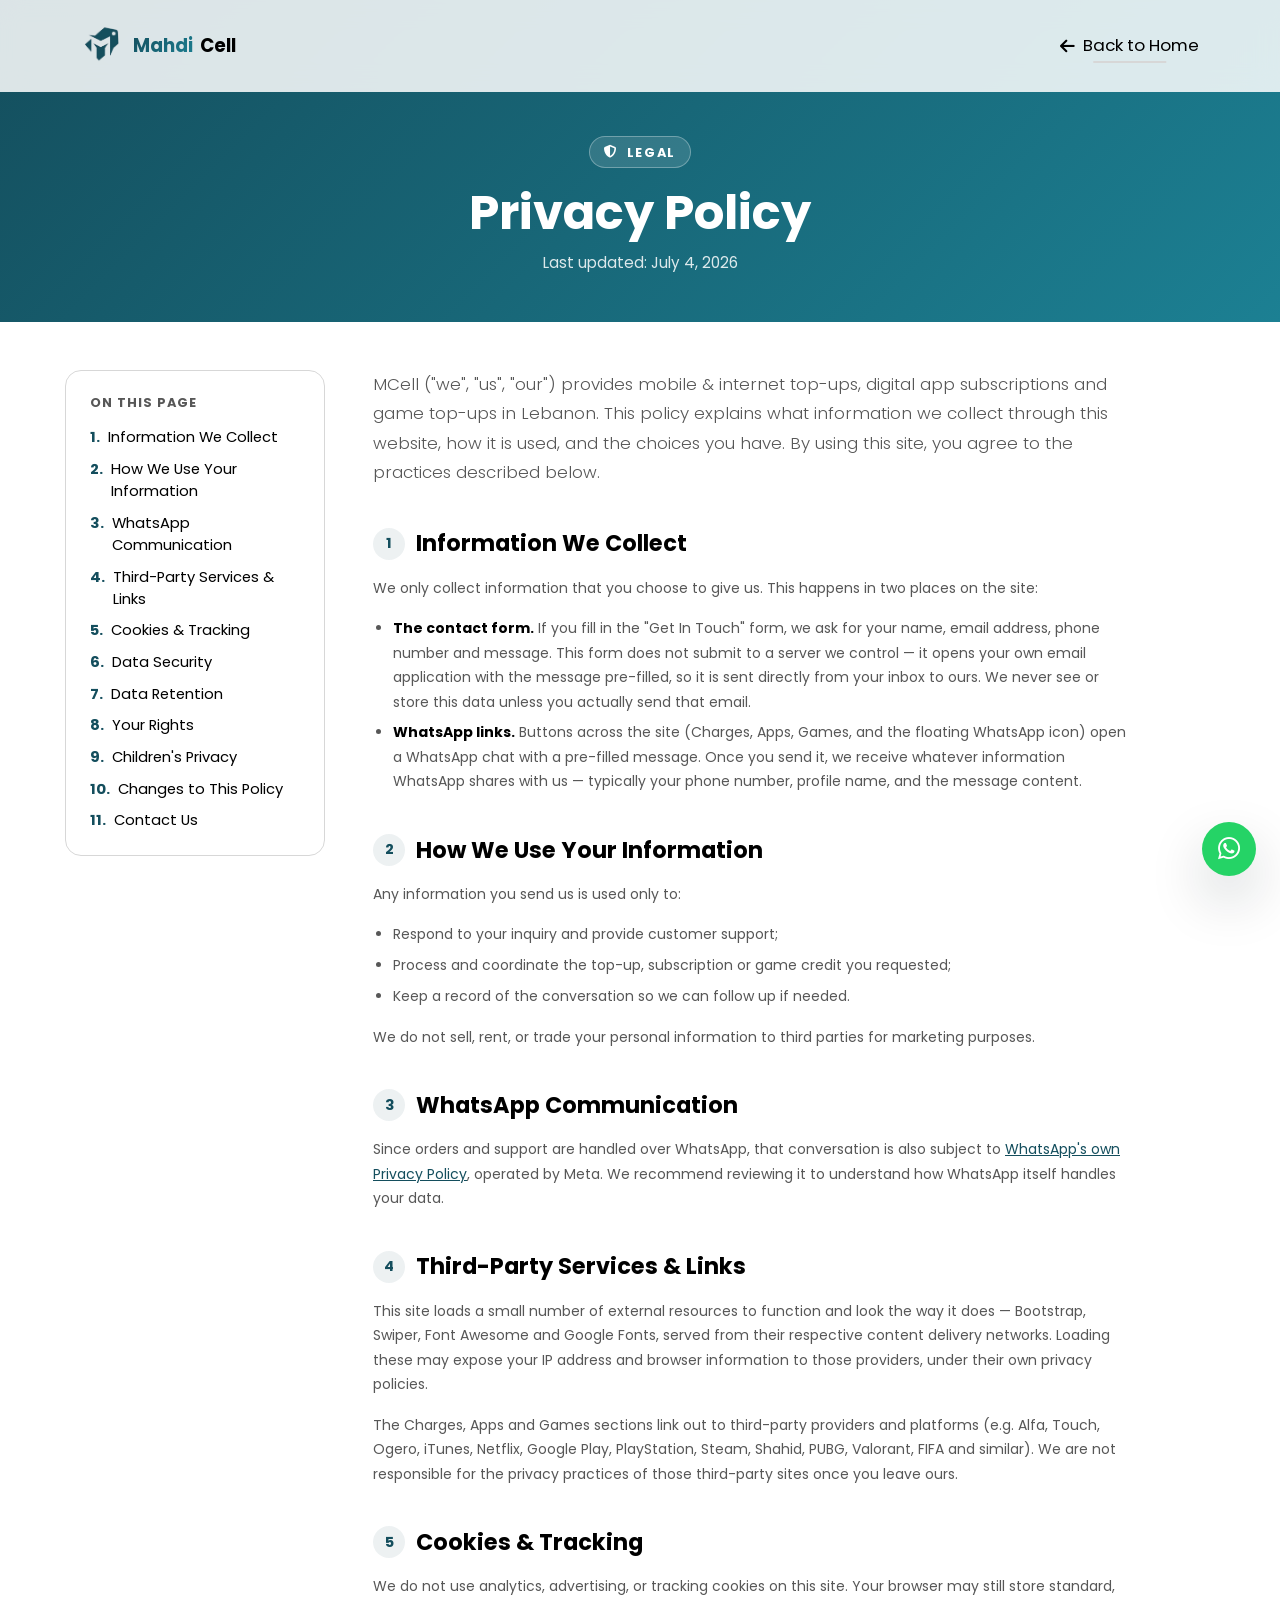
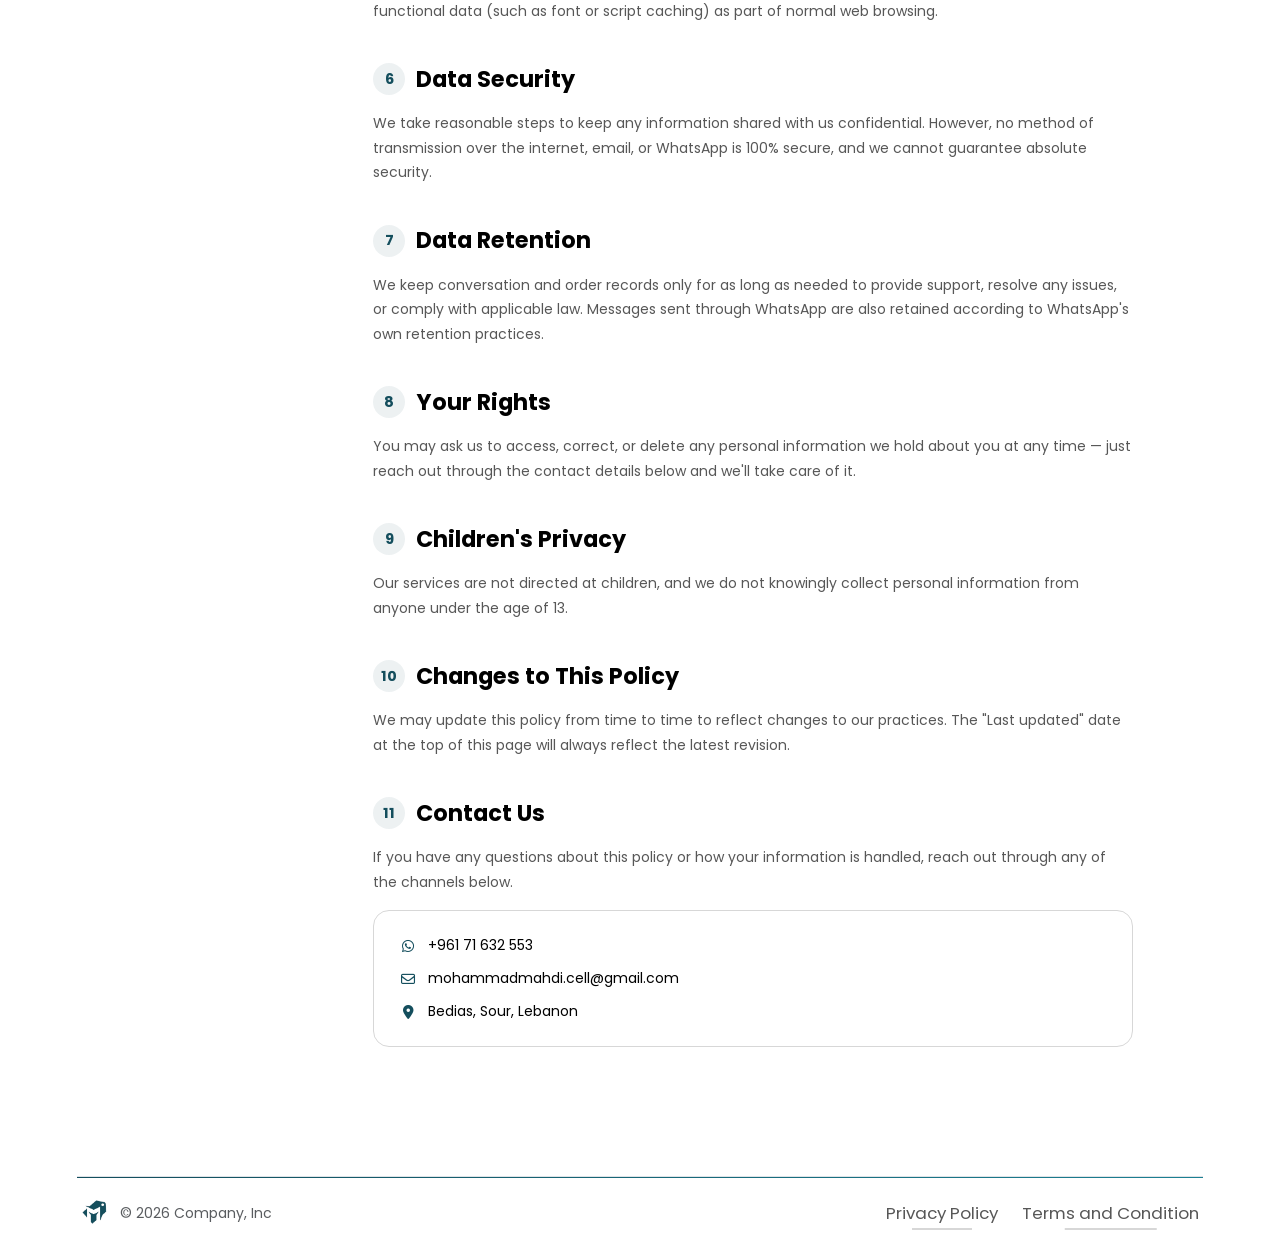
==== privacy-policy.html @ 70349fd6 "revamp version 2" ====
<!DOCTYPE html>
<html lang="en">
  <head>
    <meta charset="utf-8" />
    <title>Privacy Policy — MCell</title>
    <link rel="icon" type="image/x-icon" href="favicon.ico" />
    <meta name="viewport" content="width=device-width, initial-scale=1, minimum-scale=1, maximum-scale=1" />
    <meta name="description" content="MCell privacy policy — how we collect, use and protect your information." />
    <meta name="theme-color" content="#144e5d" />

    <!-- Bootstrap CSS CDN installation -->
    <link
      href="https://cdn.jsdelivr.net/npm/bootstrap@5.3.2/dist/css/bootstrap.min.css"
      rel="stylesheet"
      integrity="sha384-T3c6CoIi6uLrA9TneNEoa7RxnatzjcDSCmG1MXxSR1GAsXEV/Dwwykc2MPK8M2HN"
      crossorigin="anonymous"
    />

    <!-- Font Awesome Icons -->
    <link
      rel="stylesheet"
      href="https://cdnjs.cloudflare.com/ajax/libs/font-awesome/6.5.1/css/all.min.css"
      integrity="sha512-DTOQO9RWCH3ppGqcWaEA1BIZOC6xxalwEsw9c2QQeAIftl+Vegovlnee1c9QX4TctnWMn13TZye+giMm8e2LwA=="
      crossorigin="anonymous"
      referrerpolicy="no-referrer"
    />

    <!-- Font -->
    <link rel="preconnect" href="https://fonts.googleapis.com" />
    <link rel="preconnect" href="https://fonts.gstatic.com" crossorigin />
    <link
      href="https://fonts.googleapis.com/css2?family=Poppins:ital,wght@0,100;0,200;0,300;0,400;0,500;0,600;0,700;0,800;0,900;1,100;1,200;1,300;1,400;1,500;1,600;1,700;1,800;1,900&display=swap"
      rel="stylesheet"
    />

    <!-- CSS Files -->
    <link rel="stylesheet" href="assets/css/root.css" />
    <link rel="stylesheet" href="assets/css/index.css" />
    <link rel="stylesheet" href="assets/css/global.css" />
    <link rel="stylesheet" href="assets/css/navbar.css" />
    <link rel="stylesheet" href="assets/css/footer.css" />
    <link rel="stylesheet" href="assets/css/legal.css" />
  </head>

  <body>
    <!-- Navbar -->
    <nav class="navbar navbar-expand-lg fixed-top">
      <div class="container">
        <a class="navbar-brand mr-auto" href="index.html">
          <img src="assets/images/logo.png" alt="logo" width="50" height="50" />
          <span>Mahdi</span>
          Cell
        </a>
        <a href="index.html" class="link">
          <i class="fa-solid fa-arrow-left"></i>
          Back to Home
        </a>
      </div>
    </nav>

    <!-- Page hero -->
    <div class="legal-hero">
      <div class="container">
        <span class="eyebrow"><i class="fa-solid fa-shield-halved"></i> Legal</span>
        <h1>Privacy Policy</h1>
        <p class="updated">Last updated: July 4, 2026</p>
      </div>
    </div>

    <main>
      <div class="legal-body container">
        <div class="legal-layout">
          <!-- Table of contents -->
          <aside class="legal-toc reveal-left">
            <h6>On this page</h6>
            <ol>
              <li><a href="#information-we-collect">Information We Collect</a></li>
              <li><a href="#how-we-use-information">How We Use Your Information</a></li>
              <li><a href="#whatsapp-communication">WhatsApp Communication</a></li>
              <li><a href="#third-party-services">Third-Party Services &amp; Links</a></li>
              <li><a href="#cookies">Cookies &amp; Tracking</a></li>
              <li><a href="#data-security">Data Security</a></li>
              <li><a href="#data-retention">Data Retention</a></li>
              <li><a href="#your-rights">Your Rights</a></li>
              <li><a href="#childrens-privacy">Children's Privacy</a></li>
              <li><a href="#changes">Changes to This Policy</a></li>
              <li><a href="#contact">Contact Us</a></li>
            </ol>
          </aside>

          <!-- Content -->
          <article class="legal-content reveal-up">
            <p class="lead">
              MCell ("we", "us", "our") provides mobile &amp; internet top-ups, digital app subscriptions and game top-ups in Lebanon. This
              policy explains what information we collect through this website, how it is used, and the choices you have. By using this
              site, you agree to the practices described below.
            </p>

            <section id="information-we-collect">
              <h2><span class="num">1</span> Information We Collect</h2>
              <p>We only collect information that you choose to give us. This happens in two places on the site:</p>
              <ul>
                <li>
                  <strong>The contact form.</strong> If you fill in the "Get In Touch" form, we ask for your name, email address, phone
                  number and message. This form does not submit to a server we control — it opens your own email application with the
                  message pre-filled, so it is sent directly from your inbox to ours. We never see or store this data unless you actually
                  send that email.
                </li>
                <li>
                  <strong>WhatsApp links.</strong> Buttons across the site (Charges, Apps, Games, and the floating WhatsApp icon) open a
                  WhatsApp chat with a pre-filled message. Once you send it, we receive whatever information WhatsApp shares with us —
                  typically your phone number, profile name, and the message content.
                </li>
              </ul>
            </section>

            <section id="how-we-use-information">
              <h2><span class="num">2</span> How We Use Your Information</h2>
              <p>Any information you send us is used only to:</p>
              <ul>
                <li>Respond to your inquiry and provide customer support;</li>
                <li>Process and coordinate the top-up, subscription or game credit you requested;</li>
                <li>Keep a record of the conversation so we can follow up if needed.</li>
              </ul>
              <p>We do not sell, rent, or trade your personal information to third parties for marketing purposes.</p>
            </section>

            <section id="whatsapp-communication">
              <h2><span class="num">3</span> WhatsApp Communication</h2>
              <p>
                Since orders and support are handled over WhatsApp, that conversation is also subject to
                <a href="https://www.whatsapp.com/legal/privacy-policy" target="_blank" rel="noopener">WhatsApp's own Privacy Policy</a>,
                operated by Meta. We recommend reviewing it to understand how WhatsApp itself handles your data.
              </p>
            </section>

            <section id="third-party-services">
              <h2><span class="num">4</span> Third-Party Services &amp; Links</h2>
              <p>
                This site loads a small number of external resources to function and look the way it does — Bootstrap, Swiper, Font
                Awesome and Google Fonts, served from their respective content delivery networks. Loading these may expose your IP address
                and browser information to those providers, under their own privacy policies.
              </p>
              <p>
                The Charges, Apps and Games sections link out to third-party providers and platforms (e.g. Alfa, Touch, Ogero, iTunes,
                Netflix, Google Play, PlayStation, Steam, Shahid, PUBG, Valorant, FIFA and similar). We are not responsible for the privacy
                practices of those third-party sites once you leave ours.
              </p>
            </section>

            <section id="cookies">
              <h2><span class="num">5</span> Cookies &amp; Tracking</h2>
              <p>
                We do not use analytics, advertising, or tracking cookies on this site. Your browser may still store standard, functional
                data (such as font or script caching) as part of normal web browsing.
              </p>
            </section>

            <section id="data-security">
              <h2><span class="num">6</span> Data Security</h2>
              <p>
                We take reasonable steps to keep any information shared with us confidential. However, no method of transmission over the
                internet, email, or WhatsApp is 100% secure, and we cannot guarantee absolute security.
              </p>
            </section>

            <section id="data-retention">
              <h2><span class="num">7</span> Data Retention</h2>
              <p>
                We keep conversation and order records only for as long as needed to provide support, resolve any issues, or comply with
                applicable law. Messages sent through WhatsApp are also retained according to WhatsApp's own retention practices.
              </p>
            </section>

            <section id="your-rights">
              <h2><span class="num">8</span> Your Rights</h2>
              <p>
                You may ask us to access, correct, or delete any personal information we hold about you at any time — just reach out
                through the contact details below and we'll take care of it.
              </p>
            </section>

            <section id="childrens-privacy">
              <h2><span class="num">9</span> Children's Privacy</h2>
              <p>
                Our services are not directed at children, and we do not knowingly collect personal information from anyone under the age
                of 13.
              </p>
            </section>

            <section id="changes">
              <h2><span class="num">10</span> Changes to This Policy</h2>
              <p>
                We may update this policy from time to time to reflect changes to our practices. The "Last updated" date at the top of
                this page will always reflect the latest revision.
              </p>
            </section>

            <section id="contact">
              <h2><span class="num">11</span> Contact Us</h2>
              <p>If you have any questions about this policy or how your information is handled, reach out through any of the channels below.</p>
              <div class="legal-contact-card">
                <a href="https://wa.me/71632553?text=Hello%2C%20I%20have%20a%20question%20about%20your%20privacy%20policy." target="_blank" rel="noopener">
                  <i class="fa-brands fa-whatsapp"></i> +961 71 632 553
                </a>
                <a href="mailto:mohammadmahdi.cell@gmail.com">
                  <i class="fa-regular fa-envelope"></i> mohammadmahdi.cell@gmail.com
                </a>
                <a href="https://www.google.com/maps/search/?api=1&amp;query=Bedias%2C+Sour%2C+Lebanon" target="_blank" rel="noopener">
                  <i class="fa-solid fa-location-dot"></i> Bedias, Sour, Lebanon
                </a>
              </div>
            </section>
          </article>
        </div>
      </div>
    </main>

    <!-- footer -->
    <div class="container">
      <footer class="d-flex flex-wrap justify-content-between align-items-center py-3 my-4 border-top">
        <div class="col-md-4 d-flex align-items-center">
          <a href="index.html" class="mb-3 me-2 mb-md-0 text-muted text-decoration-none lh-1">
            <img src="assets/images/logo.png" alt="logo" width="35" height="35" />
          </a>
          <span class="mb-3 mb-md-0 text-muted">
            ©
            <span id="copy-right-date">2024</span>
            Company, Inc
          </span>
        </div>

        <ul class="nav col-md-4 justify-content-end list-unstyled d-flex">
          <li class="ms-3 link">
            <a href="privacy-policy.html">Privacy Policy</a>
          </li>
          <li class="ms-3 link">
            <a href="terms-and-conditions.html">Terms and Condition</a>
          </li>
        </ul>
      </footer>
    </div>

    <!-- Floating actions -->
    <a
      href="https://wa.me/71632553?text=Hello%2C%20I%20would%20like%20to%20know%20more%20about%20your%20services."
      target="_blank"
      class="whatsapp-float"
      aria-label="Chat with us on WhatsApp"
    >
      <i class="fa-brands fa-whatsapp"></i>
    </a>
    <button type="button" id="backToTop" class="back-to-top" aria-label="Back to top">
      <i class="fa-solid fa-arrow-up"></i>
    </button>

    <!-- Scripts -->
    <!-- JQuery -->
    <script src="https://ajax.googleapis.com/ajax/libs/jquery/3.7.1/jquery.min.js"></script>

    <!-- JS sources -->
    <script type="text/javascript" src="assets/js/index.js"></script>
    <script type="text/javascript" src="assets/js/navbar.js"></script>
    <script type="text/javascript" src="assets/js/ui.js"></script>
    <script type="text/javascript" src="assets/js/reveal.js"></script>
  </body>
</html>
---- assets/css/root.css ----
:root {
  --primary: #144e5d;
  --primary-rgb: 20, 78, 93;
  --primary-2: #1c8093;
  --primary-2-rgb: 28, 128, 147;
  --primary-dark: #0a2e38;
  --accent: #ffb400;
  --accent-rgb: 255, 180, 0;
  --accent-2: #ff6b57;
  --whatsapp: #25d366;

  --transition: 0.3s all ease-in-out;
  --transition-fast: 0.18s all ease-in-out;

  --text: #000;
  --gray5: #d7d7d7;
  --gray4: #c7c7c7;
  --gray3: #b7b7b7;
  --gray2: #a7a7a7;
  --gray1: #979797;
  --gray0: #575757;

  --radius-sm: 0.5rem;
  --radius: 1rem;
  --radius-lg: 1.5rem;

  --shadow-sm: 0 4px 14px rgba(10, 30, 35, 0.08);
  --shadow: 0 12px 30px rgba(10, 30, 35, 0.12);
  --shadow-lg: 0 24px 55px rgba(10, 30, 35, 0.18);

  --gradient-primary: linear-gradient(135deg, var(--primary) 0%, var(--primary-2) 100%);
  --gradient-accent: linear-gradient(135deg, var(--accent) 0%, var(--accent-2) 100%);
}
---- assets/css/index.css ----
html,
body {
  position: relative;
  height: 100%;
  font-family: "Poppins", sans-serif;
}

body {
  background: #fff;
  font-size: 14px;
  color: #000;
  margin: 0;
  overflow-x: hidden;
}

main {
  padding: 0 1rem;
}

/* Hero feature strip */
.feature-strip {
  position: relative;
  z-index: 5;
  max-width: 1150px;
  margin: -3.25rem auto 1rem;
  background: #fff;
  border-radius: var(--radius);
  box-shadow: var(--shadow-lg);
  display: flex;
  flex-wrap: wrap;
}

.feature-strip .feature-item {
  display: flex;
  align-items: center;
  gap: 0.85rem;
  padding: 1.25rem 1.5rem;
  flex: 1 1 220px;
  border-right: 1px solid var(--gray5);
  transition: var(--transition);
}
.feature-strip .feature-item:last-child {
  border-right: none;
}
.feature-strip .feature-item:hover {
  transform: translateY(-3px);
}

.feature-strip .feature-item .icon {
  flex-shrink: 0;
  width: 46px;
  height: 46px;
  border-radius: 50%;
  display: flex;
  align-items: center;
  justify-content: center;
  background: var(--gradient-primary);
  color: #fff;
  font-size: 1.1rem;
}

.feature-strip .feature-item h6 {
  margin: 0;
  font-weight: 600;
  font-size: 0.95rem;
}
.feature-strip .feature-item p {
  margin: 0;
  font-size: 0.8rem;
  color: var(--gray0);
}

@media screen and (max-width: 991px) {
  .feature-strip {
    margin-top: -2rem;
  }
  .feature-strip .feature-item {
    flex: 1 1 45%;
    border-right: none;
    border-bottom: 1px solid var(--gray5);
  }
}
@media screen and (max-width: 576px) {
  .feature-strip .feature-item {
    flex: 1 1 100%;
  }
}
---- assets/css/global.css ----
::selection {
  background: var(--accent);
  color: #111;
}

/* Buttons */
.btn {
  text-transform: uppercase;
  padding: 1rem 1.25rem;
  border-radius: var(--radius-sm);
  letter-spacing: 0.03em;
  font-weight: 600;
}
.btn-primary {
  position: relative;
  z-index: 1;
  transition: color 0.5s, transform 0.3s, box-shadow 0.3s;
  background: var(--gradient-primary) !important;
  border: 1px solid var(--primary);
  box-shadow: 0 8px 20px rgba(var(--primary-rgb), 0.28);
}

.btn-primary:hover {
  color: white;
  transform: translateY(-2px);
  box-shadow: 0 14px 28px rgba(var(--primary-rgb), 0.38);
}

.btn-primary:active {
  transform: translateY(0);
}

.btn::after {
  content: "";
  position: absolute;
  transition: var(--transition);
  top: 0;
  left: 0;
  width: 103%;
  height: 103%;
  opacity: 0;
  background-color: black;
  transform: translate(-1%, -1%) scale(0.7, 1);
  border-radius: inherit;
  z-index: -1;
}
.btn:hover::after {
  opacity: 1;
  transform: translate(-1%, -1%) scale(1, 1);
}

.btn-white-outline {
  position: relative;
  border: 1px solid white;
  color: white;
}
.btn-white-outline::after {
  background-color: var(--primary);
}
.btn-white-outline:hover::after {
  border: 1px solid var(--primary);
}

.form-control:focus-visible {
  outline: var(--primary) auto 1px;
}
.form-control:focus {
  border-color: var(--primary);
  box-shadow: 0 0 0 0.25rem rgba(var(--primary-rgb), 0.25);
}

.navbar-toggler:focus-visible {
  outline: var(--primary) auto 1px;
}
.navbar-toggler:focus {
  box-shadow: 0 0 0 0.25rem var(--primary);
}

/* Links */
.link {
  position: relative;
  text-decoration: none;
  color: var(--text);
  display: flex;
  gap: 0.5rem;
  justify-content: center;
  align-items: center;
  transition: var(--transition);
  padding: 4px;
  margin: 4px 0;
  font-size: larger;
  width: fit-content;
}

.link i {
  transition: var(--transition);
}
.link:hover i {
  transform: translateX(4px);
}

.link::before {
  content: "";
  position: absolute;
  width: 50%;
  background-color: var(--gray5);
  transition: var(--transition);
  bottom: 0;
  left: 50%;
  height: 2px;
  transform: translateX(-50%);
}
.link::after {
  content: "";
  position: absolute;
  width: 0%;
  background-color: var(--primary);
  transition: var(--transition);
  bottom: 0;
  left: 50%;
  height: 2px;
  transform: translateX(-50%);
}

.link:hover {
  color: var(--primary);
}

.link:hover::before {
  width: 20%;
}
.link:hover::after {
  width: 100%;
}

label {
  font-size: 1.1rem;
}

.section {
  padding: min(3rem, 3vw) 0;
  position: relative;
}

/* Section headings */
.section-head {
  margin-bottom: 1.75rem;
  text-align: center;
}
.section-head .eyebrow {
  display: inline-flex;
  align-items: center;
  gap: 0.5rem;
  text-transform: uppercase;
  font-size: 0.8rem;
  font-weight: 700;
  letter-spacing: 0.12em;
  color: var(--primary-2);
  background: rgba(var(--primary-rgb), 0.08);
  padding: 0.35rem 0.9rem;
  border-radius: 50px;
  margin-bottom: 0.75rem;
}
.section-head .eyebrow::before {
  content: "";
  width: 6px;
  height: 6px;
  border-radius: 50%;
  background: var(--accent);
}
.section-head h2 {
  font-size: clamp(1.9rem, 1.4rem + 2vw, 2.75rem);
  font-weight: 700;
  margin-bottom: 0.5rem;
  position: relative;
}
.section-head .section-sub {
  color: var(--gray0);
  max-width: 560px;
  margin: 0 auto;
  font-size: 1rem;
}

/* Scroll reveal system (IntersectionObserver driven, see reveal.js) */
.reveal-up,
.reveal-left,
.reveal-right,
.reveal-fade {
  opacity: 0;
  transition: opacity 0.7s ease, transform 0.7s ease;
  transition-delay: calc(var(--stagger, 0) * 90ms);
  will-change: transform, opacity;
}
.reveal-up {
  transform: translateY(35px);
}
.reveal-left {
  transform: translateX(-45px);
}
.reveal-right {
  transform: translateX(45px);
}
.reveal-fade {
  transform: none;
}
.reveal-up.in-view,
.reveal-left.in-view,
.reveal-right.in-view,
.reveal-fade.in-view {
  opacity: 1;
  transform: none;
}

@media (prefers-reduced-motion: reduce) {
  .reveal-up,
  .reveal-left,
  .reveal-right,
  .reveal-fade {
    transition: none;
    opacity: 1;
    transform: none;
  }
}

@media (min-width: 576px) {
  .container {
    max-width: 570px;
  }
}

@media (min-width: 768px) {
  .container {
    max-width: 750px;
  }
}

@media (min-width: 992px) {
  .container {
    max-width: 900px;
  }
}

@media (min-width: 1200px) {
  .container {
    max-width: 1150px;
  }
}

@media (min-width: 1440px) {
  .container {
    max-width: 1400px;
  }
}

/* Floating action buttons */
.whatsapp-float,
.back-to-top {
  position: fixed;
  right: 1.5rem;
  z-index: 999;
  width: 54px;
  height: 54px;
  border-radius: 50%;
  display: flex;
  align-items: center;
  justify-content: center;
  color: #fff !important;
  font-size: 1.6rem;
  box-shadow: var(--shadow-lg);
  transition: var(--transition);
  text-decoration: none;
}

.whatsapp-float {
  bottom: 1.5rem;
  background: var(--whatsapp);
  animation: floatPulse 2.6s ease-in-out infinite;
}
.whatsapp-float:hover {
  transform: scale(1.08);
  color: #fff;
}

.back-to-top {
  bottom: 5.75rem;
  background: var(--gradient-primary);
  border: none;
  opacity: 0;
  visibility: hidden;
  transform: translateY(12px);
  cursor: pointer;
}
.back-to-top.show {
  opacity: 1;
  visibility: visible;
  transform: translateY(0);
}
.back-to-top:hover {
  transform: translateY(-4px);
  box-shadow: var(--shadow-lg), 0 0 0 6px rgba(var(--primary-rgb), 0.12);
}

@keyframes floatPulse {
  0%,
  100% {
    box-shadow: var(--shadow-lg), 0 0 0 0 rgba(37, 211, 102, 0.45);
  }
  50% {
    box-shadow: var(--shadow-lg), 0 0 0 9px rgba(37, 211, 102, 0);
  }
}

@media (prefers-reduced-motion: reduce) {
  .whatsapp-float {
    animation: none;
  }
}

@media screen and (max-width: 576px) {
  .whatsapp-float,
  .back-to-top {
    width: 48px;
    height: 48px;
    font-size: 1.4rem;
    right: 1rem;
  }
  .whatsapp-float {
    bottom: 1rem;
  }
  .back-to-top {
    bottom: 5rem;
  }
}
---- assets/css/navbar.css ----
.navbar {
  transition: var(--transition);
  padding-top: 1rem;
  padding-bottom: 1rem;
  background: rgba(255, 255, 255, 0.85) !important;
  backdrop-filter: blur(12px);
  -webkit-backdrop-filter: blur(12px);
}
.navbar.scrolled {
  padding-top: 0.5rem;
  padding-bottom: 0.5rem;
  box-shadow: var(--shadow);
}

.navbar-brand {
  display: flex;
  align-items: center;
  gap: 0.4rem;
  font-weight: 700;
  font-size: 1.15rem;
  transition: var(--transition);
}
.navbar-brand img {
  transition: var(--transition);
}
.navbar.scrolled .navbar-brand img {
  width: 40px;
  height: 40px;
}

.navbar-brand span {
  background: var(--gradient-primary);
  -webkit-background-clip: text;
  background-clip: text;
  color: transparent;
}
.navbar-nav {
  gap: 1rem;
}
.nav-link {
  font-size: 16px;
  line-height: 1.2;
  font-weight: 500;
  letter-spacing: 0;
  color: rgba(0, 0, 0, 0.55);
  transition: var(--transition);
  position: relative;
}

.nav-link.active,
.nav-link:hover {
  color: rgba(0, 0, 0, 1);
}

@media screen and (min-width: 992px) {
  .nav-link::after {
    position: absolute;
    content: "";
    bottom: -8px;
    left: 0;
    height: 3px;
    width: 100%;
    background: var(--gradient-primary);
    border-radius: 3px;
    opacity: 0;
    visibility: hidden;
    transform: translateY(5px);
    transition: var(--transition);
  }

  .nav-link.active::after,
  .nav-link:hover::after {
    opacity: 1;
    transform: none;
    visibility: visible;
  }
}
---- assets/css/footer.css ----
footer {
  position: relative;
}
footer::before {
  content: "";
  position: absolute;
  top: 0;
  left: 0;
  width: 100%;
  height: 1px;
  background: var(--gradient-primary);
}

footer .nav .link a {
  color: var(--gray0);
  text-decoration: none;
  transition: var(--transition);
}
footer .nav .link a:hover {
  color: var(--primary);
}

footer i {
  transition: var(--transition);
}
footer i:hover {
  color: var(--primary);
  transform: translateY(-2px);
}
---- assets/css/legal.css ----
.legal-hero {
  background: var(--gradient-primary);
  color: #fff;
  padding: 8.5rem 0 3rem;
  text-align: center;
}
.legal-hero .eyebrow {
  display: inline-flex;
  align-items: center;
  gap: 0.5rem;
  text-transform: uppercase;
  font-size: 0.8rem;
  font-weight: 700;
  letter-spacing: 0.12em;
  color: #fff;
  background: rgba(255, 255, 255, 0.12);
  border: 1px solid rgba(255, 255, 255, 0.3);
  padding: 0.35rem 0.9rem;
  border-radius: 50px;
  margin-bottom: 1rem;
}
.legal-hero h1 {
  font-size: clamp(2rem, 1.5rem + 2vw, 3rem);
  font-weight: 700;
  margin-bottom: 0.6rem;
}
.legal-hero .updated {
  opacity: 0.85;
  font-size: 0.95rem;
  margin: 0;
}

.legal-body {
  padding: 3rem 0 4rem;
}
.legal-layout {
  display: flex;
  gap: 3rem;
  align-items: flex-start;
}

.legal-toc {
  flex: 0 0 260px;
  position: sticky;
  top: 6.5rem;
  background: #fff;
  border: 1px solid var(--gray5);
  border-radius: var(--radius);
  padding: 1.5rem;
}
.legal-toc h6 {
  text-transform: uppercase;
  letter-spacing: 0.08em;
  font-size: 0.8rem;
  color: var(--gray0);
  margin-bottom: 1rem;
  font-weight: 700;
}
.legal-toc ol {
  list-style: none;
  margin: 0;
  padding: 0;
  display: flex;
  flex-direction: column;
  gap: 0.6rem;
  counter-reset: toc;
}
.legal-toc li {
  counter-increment: toc;
}
.legal-toc a {
  text-decoration: none;
  color: var(--text);
  font-size: 0.92rem;
  display: flex;
  gap: 0.5rem;
  transition: var(--transition);
}
.legal-toc a::before {
  content: counter(toc) ".";
  color: var(--primary);
  font-weight: 700;
  flex-shrink: 0;
}
.legal-toc a:hover {
  color: var(--primary);
  padding-left: 4px;
}

.legal-content {
  flex: 1;
  min-width: 0;
  max-width: 760px;
}
.legal-content > .lead {
  color: var(--gray0);
  font-size: 1.05rem;
  margin-bottom: 2.5rem;
}
.legal-content section {
  margin-bottom: 2.5rem;
  scroll-margin-top: 6.5rem;
}
.legal-content h2 {
  font-size: 1.4rem;
  font-weight: 700;
  margin-bottom: 1rem;
  display: flex;
  align-items: center;
  gap: 0.7rem;
}
.legal-content h2 .num {
  display: inline-flex;
  align-items: center;
  justify-content: center;
  width: 32px;
  height: 32px;
  border-radius: 50%;
  background: rgba(var(--primary-rgb), 0.08);
  color: var(--primary);
  font-size: 0.9rem;
  flex-shrink: 0;
}
.legal-content p,
.legal-content li {
  color: var(--gray0);
  line-height: 1.75;
}
.legal-content ul {
  padding-left: 1.25rem;
  margin-bottom: 1rem;
}
.legal-content li {
  margin-bottom: 0.4rem;
}
.legal-content strong {
  color: var(--text);
}
.legal-content a {
  color: var(--primary);
}

.legal-contact-card {
  background: #fff;
  border: 1px solid var(--gray5);
  border-radius: var(--radius);
  padding: 1.5rem;
  display: flex;
  flex-direction: column;
  gap: 0.75rem;
}
.legal-contact-card a {
  color: var(--text);
  text-decoration: none;
  display: flex;
  align-items: center;
  gap: 0.6rem;
  transition: var(--transition);
}
.legal-contact-card a:hover {
  color: var(--primary);
}
.legal-contact-card i {
  color: var(--primary);
  width: 20px;
  text-align: center;
}

@media screen and (max-width: 991px) {
  .legal-layout {
    flex-direction: column;
  }
  .legal-toc {
    position: relative;
    top: 0;
    width: 100%;
    flex: none;
  }
}

@media screen and (max-width: 576px) {
  .legal-hero {
    padding-top: 7rem;
  }
}
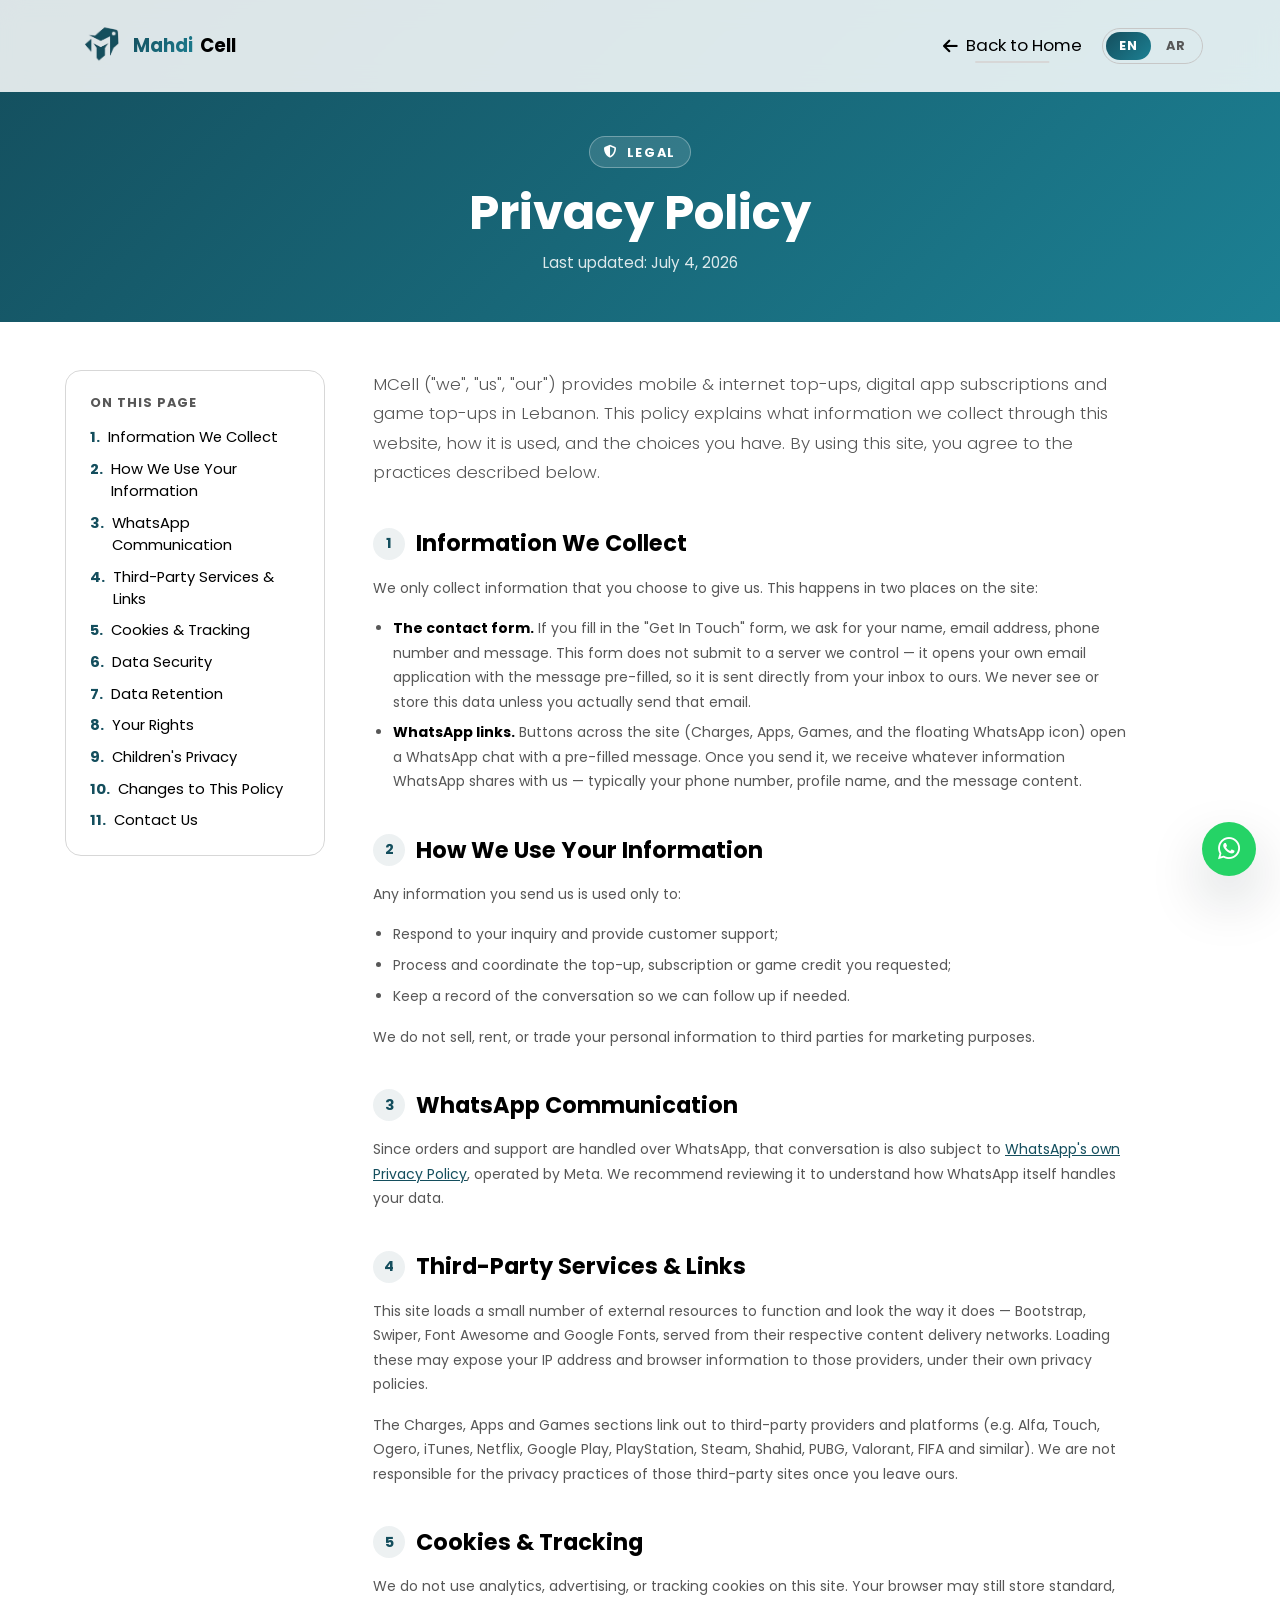
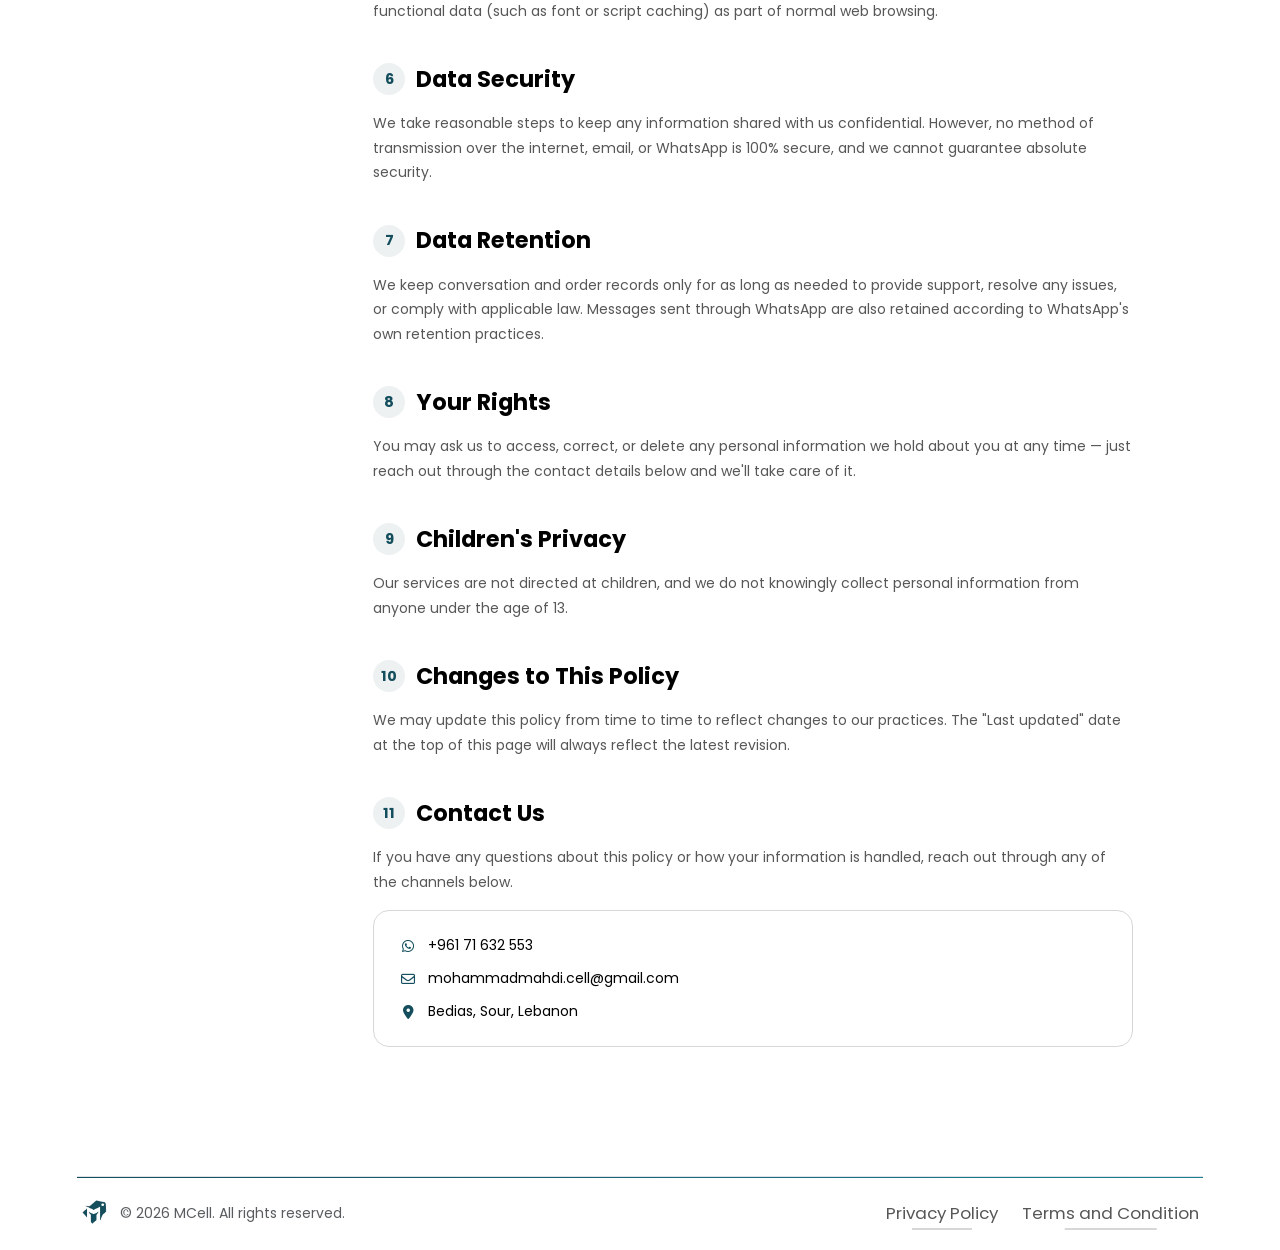
==== commit c2588584: "add rtl and ltr + arabic/english switch" ====
--- a/privacy-policy.html
+++ b/privacy-policy.html
@@ -8,8 +8,23 @@
     <meta name="description" content="MCell privacy policy — how we collect, use and protect your information." />
     <meta name="theme-color" content="#144e5d" />
 
+    <!-- Language: applied before first paint to avoid a flash of the wrong direction/language -->
+    <script>
+      (function () {
+        var lang = localStorage.getItem("mcell-lang") === "ar" ? "ar" : "en";
+        document.documentElement.lang = lang;
+        document.documentElement.dir = lang === "ar" ? "rtl" : "ltr";
+      })();
+    </script>
+    <style>
+      html:not([data-i18n-ready]) body {
+        visibility: hidden;
+      }
+    </style>
+
     <!-- Bootstrap CSS CDN installation -->
     <link
+      id="bootstrapCss"
       href="https://cdn.jsdelivr.net/npm/bootstrap@5.3.2/dist/css/bootstrap.min.css"
       rel="stylesheet"
       integrity="sha384-T3c6CoIi6uLrA9TneNEoa7RxnatzjcDSCmG1MXxSR1GAsXEV/Dwwykc2MPK8M2HN"
@@ -29,7 +44,7 @@
     <link rel="preconnect" href="https://fonts.googleapis.com" />
     <link rel="preconnect" href="https://fonts.gstatic.com" crossorigin />
     <link
-      href="https://fonts.googleapis.com/css2?family=Poppins:ital,wght@0,100;0,200;0,300;0,400;0,500;0,600;0,700;0,800;0,900;1,100;1,200;1,300;1,400;1,500;1,600;1,700;1,800;1,900&display=swap"
+      href="https://fonts.googleapis.com/css2?family=Poppins:ital,wght@0,100;0,200;0,300;0,400;0,500;0,600;0,700;0,800;0,900;1,100;1,200;1,300;1,400;1,500;1,600;1,700;1,800;1,900&family=Tajawal:wght@400;500;700;800&display=swap"
       rel="stylesheet"
     />
 
@@ -51,19 +66,25 @@
           <span>Mahdi</span>
           Cell
         </a>
-        <a href="index.html" class="link">
-          <i class="fa-solid fa-arrow-left"></i>
-          Back to Home
-        </a>
+        <div class="d-flex align-items-center gap-3">
+          <a href="index.html" class="link">
+            <i class="fa-solid fa-arrow-left"></i>
+            <span data-i18n="nav.backToHome">Back to Home</span>
+          </a>
+          <div class="lang-switch" role="group" aria-label="Language">
+            <button type="button" class="lang-btn active" data-lang="en">EN</button>
+            <button type="button" class="lang-btn" data-lang="ar">AR</button>
+          </div>
+        </div>
       </div>
     </nav>
 
     <!-- Page hero -->
     <div class="legal-hero">
       <div class="container">
-        <span class="eyebrow"><i class="fa-solid fa-shield-halved"></i> Legal</span>
-        <h1>Privacy Policy</h1>
-        <p class="updated">Last updated: July 4, 2026</p>
+        <span class="eyebrow"><i class="fa-solid fa-shield-halved"></i> <span data-i18n="legal.eyebrow">Legal</span></span>
+        <h1 data-i18n="privacy.pageTitle">Privacy Policy</h1>
+        <p class="updated" data-i18n="privacy.updated">Last updated: July 4, 2026</p>
       </div>
     </div>
 
@@ -72,76 +93,77 @@
         <div class="legal-layout">
           <!-- Table of contents -->
           <aside class="legal-toc reveal-left">
-            <h6>On this page</h6>
+            <h6 data-i18n="legal.toc">On this page</h6>
             <ol>
-              <li><a href="#information-we-collect">Information We Collect</a></li>
-              <li><a href="#how-we-use-information">How We Use Your Information</a></li>
-              <li><a href="#whatsapp-communication">WhatsApp Communication</a></li>
-              <li><a href="#third-party-services">Third-Party Services &amp; Links</a></li>
-              <li><a href="#cookies">Cookies &amp; Tracking</a></li>
-              <li><a href="#data-security">Data Security</a></li>
-              <li><a href="#data-retention">Data Retention</a></li>
-              <li><a href="#your-rights">Your Rights</a></li>
-              <li><a href="#childrens-privacy">Children's Privacy</a></li>
-              <li><a href="#changes">Changes to This Policy</a></li>
-              <li><a href="#contact">Contact Us</a></li>
+              <li><a href="#information-we-collect" data-i18n="privacy.s1.title">Information We Collect</a></li>
+              <li><a href="#how-we-use-information" data-i18n="privacy.s2.title">How We Use Your Information</a></li>
+              <li><a href="#whatsapp-communication" data-i18n="privacy.s3.title">WhatsApp Communication</a></li>
+              <li><a href="#third-party-services" data-i18n="privacy.s4.title">Third-Party Services &amp; Links</a></li>
+              <li><a href="#cookies" data-i18n="privacy.s5.title">Cookies &amp; Tracking</a></li>
+              <li><a href="#data-security" data-i18n="privacy.s6.title">Data Security</a></li>
+              <li><a href="#data-retention" data-i18n="privacy.s7.title">Data Retention</a></li>
+              <li><a href="#your-rights" data-i18n="privacy.s8.title">Your Rights</a></li>
+              <li><a href="#childrens-privacy" data-i18n="privacy.s9.title">Children's Privacy</a></li>
+              <li><a href="#changes" data-i18n="privacy.s10.title">Changes to This Policy</a></li>
+              <li><a href="#contact" data-i18n="privacy.s11.title">Contact Us</a></li>
             </ol>
           </aside>
 
           <!-- Content -->
           <article class="legal-content reveal-up">
-            <p class="lead">
+            <p class="lead" data-i18n="privacy.intro">
               MCell ("we", "us", "our") provides mobile &amp; internet top-ups, digital app subscriptions and game top-ups in Lebanon. This
               policy explains what information we collect through this website, how it is used, and the choices you have. By using this
               site, you agree to the practices described below.
             </p>
 
             <section id="information-we-collect">
-              <h2><span class="num">1</span> Information We Collect</h2>
-              <p>We only collect information that you choose to give us. This happens in two places on the site:</p>
+              <h2><span class="num">1</span> <span data-i18n="privacy.s1.title">Information We Collect</span></h2>
+              <p data-i18n="privacy.s1.p1">We only collect information that you choose to give us. This happens in two places on the site:</p>
               <ul>
                 <li>
-                  <strong>The contact form.</strong> If you fill in the "Get In Touch" form, we ask for your name, email address, phone
+                  <strong data-i18n="privacy.s1.li1Strong">The contact form.</strong>
+                  <span data-i18n="privacy.s1.li1Text">If you fill in the "Get In Touch" form, we ask for your name, email address, phone
                   number and message. This form does not submit to a server we control — it opens your own email application with the
                   message pre-filled, so it is sent directly from your inbox to ours. We never see or store this data unless you actually
-                  send that email.
+                  send that email.</span>
                 </li>
                 <li>
-                  <strong>WhatsApp links.</strong> Buttons across the site (Charges, Apps, Games, and the floating WhatsApp icon) open a
+                  <strong data-i18n="privacy.s1.li2Strong">WhatsApp links.</strong>
+                  <span data-i18n="privacy.s1.li2Text">Buttons across the site (Charges, Apps, Games, and the floating WhatsApp icon) open a
                   WhatsApp chat with a pre-filled message. Once you send it, we receive whatever information WhatsApp shares with us —
-                  typically your phone number, profile name, and the message content.
+                  typically your phone number, profile name, and the message content.</span>
                 </li>
               </ul>
             </section>
 
             <section id="how-we-use-information">
-              <h2><span class="num">2</span> How We Use Your Information</h2>
-              <p>Any information you send us is used only to:</p>
+              <h2><span class="num">2</span> <span data-i18n="privacy.s2.title">How We Use Your Information</span></h2>
+              <p data-i18n="privacy.s2.p1">Any information you send us is used only to:</p>
               <ul>
-                <li>Respond to your inquiry and provide customer support;</li>
-                <li>Process and coordinate the top-up, subscription or game credit you requested;</li>
-                <li>Keep a record of the conversation so we can follow up if needed.</li>
+                <li data-i18n="privacy.s2.li1">Respond to your inquiry and provide customer support;</li>
+                <li data-i18n="privacy.s2.li2">Process and coordinate the top-up, subscription or game credit you requested;</li>
+                <li data-i18n="privacy.s2.li3">Keep a record of the conversation so we can follow up if needed.</li>
               </ul>
-              <p>We do not sell, rent, or trade your personal information to third parties for marketing purposes.</p>
+              <p data-i18n="privacy.s2.p2">We do not sell, rent, or trade your personal information to third parties for marketing purposes.</p>
             </section>
 
             <section id="whatsapp-communication">
-              <h2><span class="num">3</span> WhatsApp Communication</h2>
+              <h2><span class="num">3</span> <span data-i18n="privacy.s3.title">WhatsApp Communication</span></h2>
               <p>
-                Since orders and support are handled over WhatsApp, that conversation is also subject to
-                <a href="https://www.whatsapp.com/legal/privacy-policy" target="_blank" rel="noopener">WhatsApp's own Privacy Policy</a>,
-                operated by Meta. We recommend reviewing it to understand how WhatsApp itself handles your data.
+                <span data-i18n="privacy.s3.p1a">Since orders and support are handled over WhatsApp, that conversation is also subject to</span>
+                <a href="https://www.whatsapp.com/legal/privacy-policy" target="_blank" rel="noopener" data-i18n="privacy.s3.link">WhatsApp's own Privacy Policy</a><span data-i18n="privacy.s3.p1b">, operated by Meta. We recommend reviewing it to understand how WhatsApp itself handles your data.</span>
               </p>
             </section>
 
             <section id="third-party-services">
-              <h2><span class="num">4</span> Third-Party Services &amp; Links</h2>
-              <p>
+              <h2><span class="num">4</span> <span data-i18n="privacy.s4.title">Third-Party Services &amp; Links</span></h2>
+              <p data-i18n="privacy.s4.p1">
                 This site loads a small number of external resources to function and look the way it does — Bootstrap, Swiper, Font
                 Awesome and Google Fonts, served from their respective content delivery networks. Loading these may expose your IP address
                 and browser information to those providers, under their own privacy policies.
               </p>
-              <p>
+              <p data-i18n="privacy.s4.p2">
                 The Charges, Apps and Games sections link out to third-party providers and platforms (e.g. Alfa, Touch, Ogero, iTunes,
                 Netflix, Google Play, PlayStation, Steam, Shahid, PUBG, Valorant, FIFA and similar). We are not responsible for the privacy
                 practices of those third-party sites once you leave ours.
@@ -149,65 +171,65 @@
             </section>
 
             <section id="cookies">
-              <h2><span class="num">5</span> Cookies &amp; Tracking</h2>
-              <p>
+              <h2><span class="num">5</span> <span data-i18n="privacy.s5.title">Cookies &amp; Tracking</span></h2>
+              <p data-i18n="privacy.s5.p1">
                 We do not use analytics, advertising, or tracking cookies on this site. Your browser may still store standard, functional
                 data (such as font or script caching) as part of normal web browsing.
               </p>
             </section>
 
             <section id="data-security">
-              <h2><span class="num">6</span> Data Security</h2>
-              <p>
+              <h2><span class="num">6</span> <span data-i18n="privacy.s6.title">Data Security</span></h2>
+              <p data-i18n="privacy.s6.p1">
                 We take reasonable steps to keep any information shared with us confidential. However, no method of transmission over the
                 internet, email, or WhatsApp is 100% secure, and we cannot guarantee absolute security.
               </p>
             </section>
 
             <section id="data-retention">
-              <h2><span class="num">7</span> Data Retention</h2>
-              <p>
+              <h2><span class="num">7</span> <span data-i18n="privacy.s7.title">Data Retention</span></h2>
+              <p data-i18n="privacy.s7.p1">
                 We keep conversation and order records only for as long as needed to provide support, resolve any issues, or comply with
                 applicable law. Messages sent through WhatsApp are also retained according to WhatsApp's own retention practices.
               </p>
             </section>
 
             <section id="your-rights">
-              <h2><span class="num">8</span> Your Rights</h2>
-              <p>
+              <h2><span class="num">8</span> <span data-i18n="privacy.s8.title">Your Rights</span></h2>
+              <p data-i18n="privacy.s8.p1">
                 You may ask us to access, correct, or delete any personal information we hold about you at any time — just reach out
                 through the contact details below and we'll take care of it.
               </p>
             </section>
 
             <section id="childrens-privacy">
-              <h2><span class="num">9</span> Children's Privacy</h2>
-              <p>
+              <h2><span class="num">9</span> <span data-i18n="privacy.s9.title">Children's Privacy</span></h2>
+              <p data-i18n="privacy.s9.p1">
                 Our services are not directed at children, and we do not knowingly collect personal information from anyone under the age
                 of 13.
               </p>
             </section>
 
             <section id="changes">
-              <h2><span class="num">10</span> Changes to This Policy</h2>
-              <p>
+              <h2><span class="num">10</span> <span data-i18n="privacy.s10.title">Changes to This Policy</span></h2>
+              <p data-i18n="privacy.s10.p1">
                 We may update this policy from time to time to reflect changes to our practices. The "Last updated" date at the top of
                 this page will always reflect the latest revision.
               </p>
             </section>
 
             <section id="contact">
-              <h2><span class="num">11</span> Contact Us</h2>
-              <p>If you have any questions about this policy or how your information is handled, reach out through any of the channels below.</p>
+              <h2><span class="num">11</span> <span data-i18n="privacy.s11.title">Contact Us</span></h2>
+              <p data-i18n="privacy.s11.p1">If you have any questions about this policy or how your information is handled, reach out through any of the channels below.</p>
               <div class="legal-contact-card">
                 <a href="https://wa.me/71632553?text=Hello%2C%20I%20have%20a%20question%20about%20your%20privacy%20policy." target="_blank" rel="noopener">
-                  <i class="fa-brands fa-whatsapp"></i> +961 71 632 553
+                  <i class="fa-brands fa-whatsapp"></i> <span dir="ltr">+961 71 632 553</span>
                 </a>
                 <a href="mailto:mohammadmahdi.cell@gmail.com">
                   <i class="fa-regular fa-envelope"></i> mohammadmahdi.cell@gmail.com
                 </a>
                 <a href="https://www.google.com/maps/search/?api=1&amp;query=Bedias%2C+Sour%2C+Lebanon" target="_blank" rel="noopener">
-                  <i class="fa-solid fa-location-dot"></i> Bedias, Sour, Lebanon
+                  <i class="fa-solid fa-location-dot"></i> <span data-i18n="contact.location">Bedias, Sour, Lebanon</span>
                 </a>
               </div>
             </section>
@@ -226,16 +248,16 @@
           <span class="mb-3 mb-md-0 text-muted">
             ©
             <span id="copy-right-date">2024</span>
-            Company, Inc
+            <span data-i18n="footer.brand">MCell</span>. <span data-i18n="footer.rights">All rights reserved.</span>
           </span>
         </div>
 
         <ul class="nav col-md-4 justify-content-end list-unstyled d-flex">
           <li class="ms-3 link">
-            <a href="privacy-policy.html">Privacy Policy</a>
+            <a href="privacy-policy.html" data-i18n="footer.privacyPolicy">Privacy Policy</a>
           </li>
           <li class="ms-3 link">
-            <a href="terms-and-conditions.html">Terms and Condition</a>
+            <a href="terms-and-conditions.html" data-i18n="footer.termsConditions">Terms and Condition</a>
           </li>
         </ul>
       </footer>
@@ -247,14 +269,18 @@
       target="_blank"
       class="whatsapp-float"
       aria-label="Chat with us on WhatsApp"
+      data-i18n-aria="aria.whatsapp"
     >
       <i class="fa-brands fa-whatsapp"></i>
     </a>
-    <button type="button" id="backToTop" class="back-to-top" aria-label="Back to top">
+    <button type="button" id="backToTop" class="back-to-top" aria-label="Back to top" data-i18n-aria="aria.backToTop">
       <i class="fa-solid fa-arrow-up"></i>
     </button>
 
     <!-- Scripts -->
+    <!-- Translation: runs first so the page reveals as soon as possible -->
+    <script type="text/javascript" src="assets/js/i18n.js"></script>
+
     <!-- JQuery -->
     <script src="https://ajax.googleapis.com/ajax/libs/jquery/3.7.1/jquery.min.js"></script>
 
--- a/assets/css/index.css
+++ b/assets/css/index.css
@@ -36,11 +36,11 @@
   gap: 0.85rem;
   padding: 1.25rem 1.5rem;
   flex: 1 1 220px;
-  border-right: 1px solid var(--gray5);
+  border-inline-end: 1px solid var(--gray5);
   transition: var(--transition);
 }
 .feature-strip .feature-item:last-child {
-  border-right: none;
+  border-inline-end: none;
 }
 .feature-strip .feature-item:hover {
   transform: translateY(-3px);
@@ -76,7 +76,7 @@
   }
   .feature-strip .feature-item {
     flex: 1 1 45%;
-    border-right: none;
+    border-inline-end: none;
     border-bottom: 1px solid var(--gray5);
   }
 }
--- a/assets/css/global.css
+++ b/assets/css/global.css
@@ -1,6 +1,18 @@
 ::selection {
   background: var(--accent);
   color: #111;
+}
+
+/* Arabic (RTL) typography + icon mirroring */
+html[dir="rtl"] body {
+  font-family: "Tajawal", "Poppins", sans-serif;
+}
+
+html[dir="rtl"] .link i {
+  transform: scaleX(-1);
+}
+html[dir="rtl"] .link:hover i {
+  transform: scaleX(-1) translateX(4px);
 }
 
 /* Buttons */
--- a/assets/css/navbar.css
+++ b/assets/css/navbar.css
@@ -13,6 +13,7 @@
 }
 
 .navbar-brand {
+  direction: ltr;
   display: flex;
   align-items: center;
   gap: 0.4rem;
@@ -75,3 +76,32 @@
     visibility: visible;
   }
 }
+
+/* Language switch */
+.lang-switch {
+  display: inline-flex;
+  border: 1px solid var(--gray4);
+  border-radius: 50px;
+  padding: 3px;
+  gap: 2px;
+  direction: ltr;
+}
+.lang-btn {
+  border: none;
+  background: transparent;
+  color: var(--gray0);
+  font-size: 0.8rem;
+  font-weight: 700;
+  letter-spacing: 0.04em;
+  padding: 0.3rem 0.85rem;
+  border-radius: 50px;
+  cursor: pointer;
+  transition: var(--transition);
+}
+.lang-btn.active {
+  background: var(--gradient-primary);
+  color: #fff;
+}
+.lang-btn:not(.active):hover {
+  color: var(--primary);
+}
--- a/assets/css/legal.css
+++ b/assets/css/legal.css
@@ -92,6 +92,7 @@
   min-width: 0;
   max-width: 760px;
 }
+
 .legal-content > .lead {
   color: var(--gray0);
   font-size: 1.05rem;
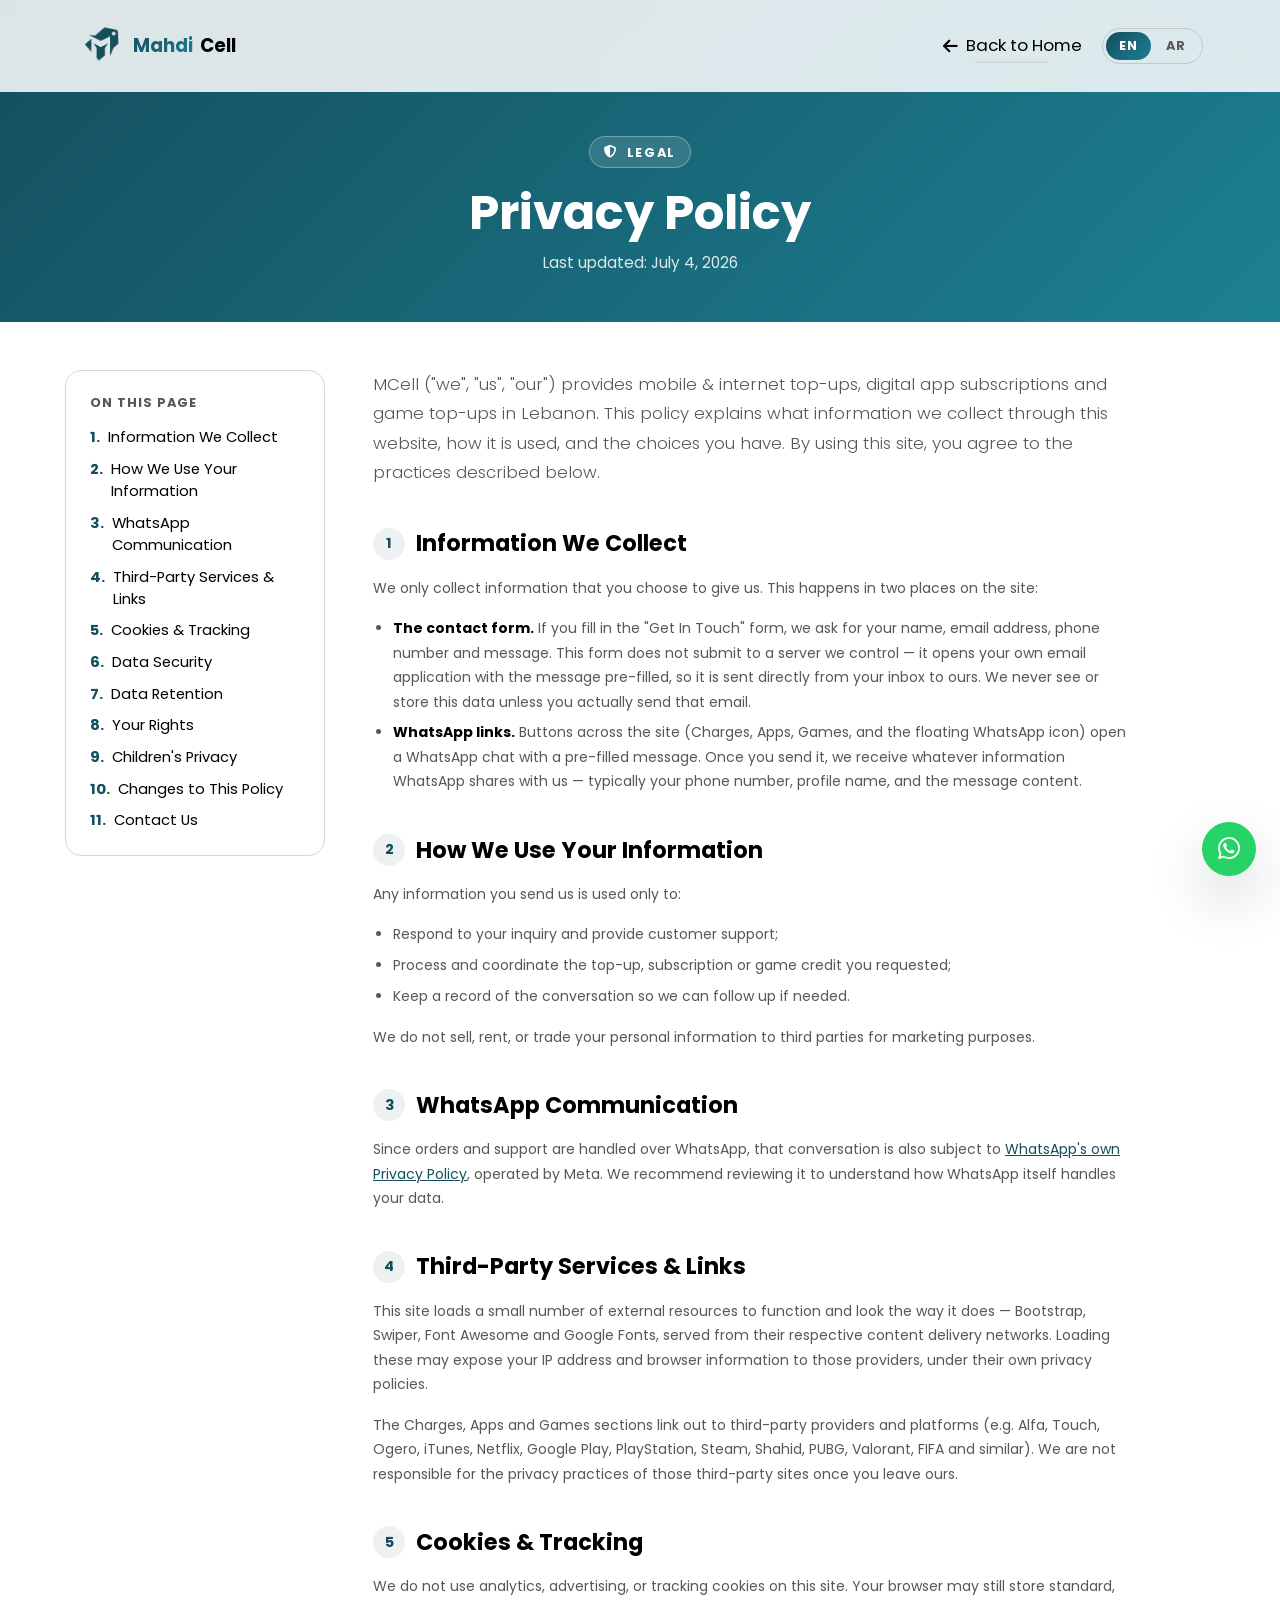
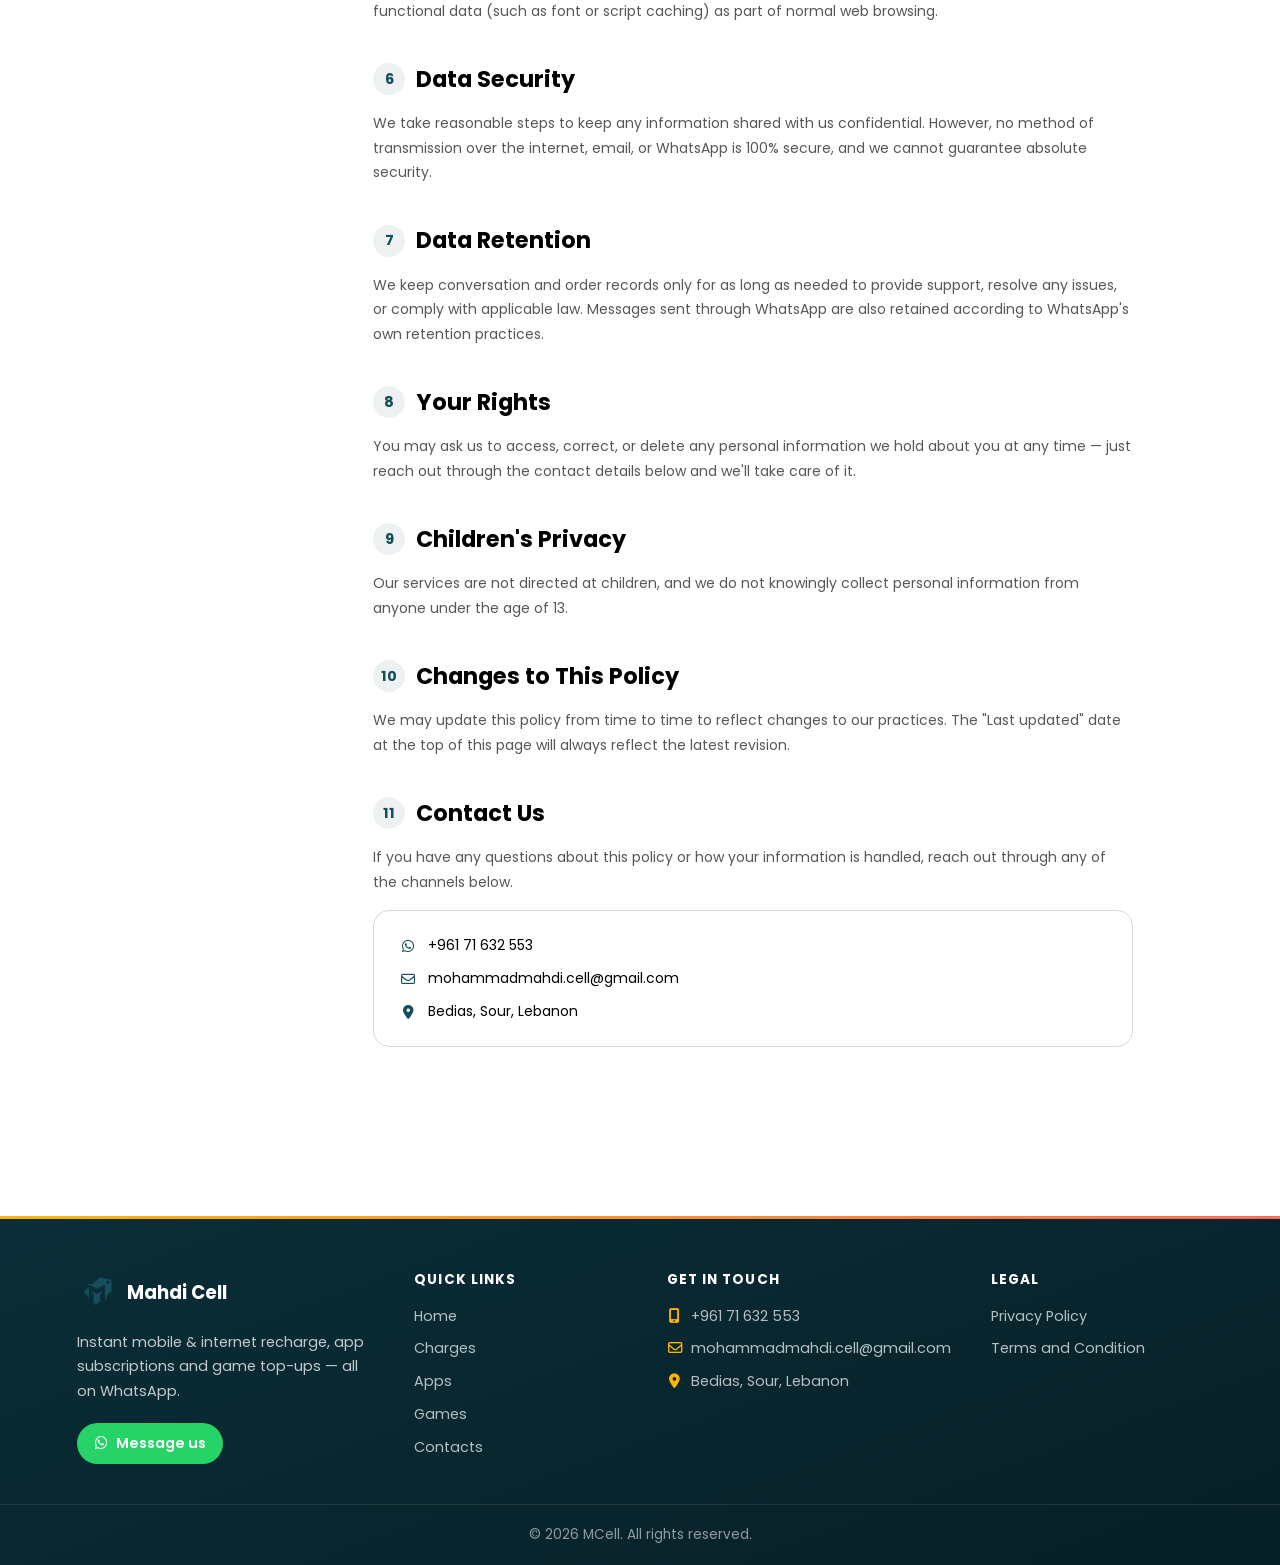
==== commit 83226d38: "change design" ====
--- a/privacy-policy.html
+++ b/privacy-policy.html
@@ -239,29 +239,79 @@
     </main>
 
     <!-- footer -->
-    <div class="container">
-      <footer class="d-flex flex-wrap justify-content-between align-items-center py-3 my-4 border-top">
-        <div class="col-md-4 d-flex align-items-center">
-          <a href="index.html" class="mb-3 me-2 mb-md-0 text-muted text-decoration-none lh-1">
-            <img src="assets/images/logo.png" alt="logo" width="35" height="35" />
-          </a>
-          <span class="mb-3 mb-md-0 text-muted">
+    <footer class="site-footer">
+      <div class="footer-top">
+        <div class="container">
+          <div class="footer-grid">
+            <div class="footer-brand">
+              <a href="index.html" class="footer-logo">
+                <img src="assets/images/logo.png" alt="logo" width="42" height="42" />
+                <span>Mahdi Cell</span>
+              </a>
+              <p data-i18n="footer.tagline">Instant mobile &amp; internet recharge, app subscriptions and game top-ups — all on WhatsApp.</p>
+              <a
+                href="https://wa.me/71632553?text=Hello%2C%20I%20would%20like%20to%20know%20more%20about%20your%20services."
+                target="_blank"
+                rel="noopener"
+                class="footer-whatsapp"
+              >
+                <i class="fa-brands fa-whatsapp"></i> <span data-i18n="cta.messageUs">Message us</span>
+              </a>
+            </div>
+
+            <div class="footer-col">
+              <h6 data-i18n="footer.quickLinks">Quick Links</h6>
+              <ul>
+                <li><a href="index.html#home" data-i18n="nav.home">Home</a></li>
+                <li><a href="index.html#charges" data-i18n="nav.charges">Charges</a></li>
+                <li><a href="index.html#apps" data-i18n="nav.apps">Apps</a></li>
+                <li><a href="index.html#games" data-i18n="nav.games">Games</a></li>
+                <li><a href="index.html#contact-us" data-i18n="nav.contacts">Contacts</a></li>
+              </ul>
+            </div>
+
+            <div class="footer-col">
+              <h6 data-i18n="footer.contactHeading">Get In Touch</h6>
+              <ul class="footer-contact">
+                <li>
+                  <a href="https://wa.me/71632553?text=Hello%2C%20I%20would%20like%20to%20know%20more%20about%20your%20services." target="_blank" rel="noopener">
+                    <i class="fa-solid fa-mobile-screen-button"></i> <span dir="ltr">+961 71 632 553</span>
+                  </a>
+                </li>
+                <li>
+                  <a href="mailto:mohammadmahdi.cell@gmail.com">
+                    <i class="fa-regular fa-envelope"></i> mohammadmahdi.cell@gmail.com
+                  </a>
+                </li>
+                <li>
+                  <a href="https://www.google.com/maps/search/?api=1&amp;query=Bedias%2C+Sour%2C+Lebanon" target="_blank" rel="noopener">
+                    <i class="fa-solid fa-location-dot"></i> <span data-i18n="contact.location">Bedias, Sour, Lebanon</span>
+                  </a>
+                </li>
+              </ul>
+            </div>
+
+            <div class="footer-col">
+              <h6 data-i18n="footer.legalHeading">Legal</h6>
+              <ul>
+                <li><a href="privacy-policy.html" data-i18n="footer.privacyPolicy">Privacy Policy</a></li>
+                <li><a href="terms-and-conditions.html" data-i18n="footer.termsConditions">Terms and Condition</a></li>
+              </ul>
+            </div>
+          </div>
+        </div>
+      </div>
+
+      <div class="footer-bottom">
+        <div class="container footer-bottom-inner">
+          <span>
             ©
             <span id="copy-right-date">2024</span>
             <span data-i18n="footer.brand">MCell</span>. <span data-i18n="footer.rights">All rights reserved.</span>
           </span>
         </div>
-
-        <ul class="nav col-md-4 justify-content-end list-unstyled d-flex">
-          <li class="ms-3 link">
-            <a href="privacy-policy.html" data-i18n="footer.privacyPolicy">Privacy Policy</a>
-          </li>
-          <li class="ms-3 link">
-            <a href="terms-and-conditions.html" data-i18n="footer.termsConditions">Terms and Condition</a>
-          </li>
-        </ul>
-      </footer>
-    </div>
+      </div>
+    </footer>
 
     <!-- Floating actions -->
     <a
--- a/assets/css/footer.css
+++ b/assets/css/footer.css
@@ -1,29 +1,129 @@
-footer {
+.site-footer {
   position: relative;
+  margin-top: 4rem;
+  background: linear-gradient(160deg, var(--primary-dark), #071f26);
+  color: rgba(255, 255, 255, 0.75);
 }
-footer::before {
+.site-footer::before {
   content: "";
   position: absolute;
   top: 0;
   left: 0;
   width: 100%;
-  height: 1px;
-  background: var(--gradient-primary);
+  height: 3px;
+  background: var(--gradient-accent);
 }
 
-footer .nav .link a {
-  color: var(--gray0);
+.footer-top {
+  padding: 3.5rem 0 2.5rem;
+}
+
+.footer-grid {
+  display: grid;
+  grid-template-columns: 1.4fr 1fr 1.2fr 1fr;
+  gap: 2.5rem;
+}
+
+.footer-brand .footer-logo {
+  direction: ltr;
+  display: inline-flex;
+  align-items: center;
+  gap: 0.5rem;
+  font-weight: 700;
+  font-size: 1.15rem;
+  color: #fff;
   text-decoration: none;
+  margin-bottom: 1rem;
+}
+.footer-brand p {
+  font-size: 0.9rem;
+  line-height: 1.7;
+  margin-bottom: 1.25rem;
+  max-width: 320px;
+}
+
+.footer-whatsapp {
+  display: inline-flex;
+  align-items: center;
+  gap: 0.5rem;
+  background: var(--whatsapp);
+  color: #fff;
+  text-decoration: none;
+  font-weight: 600;
+  font-size: 0.9rem;
+  padding: 0.6rem 1.1rem;
+  border-radius: 50px;
   transition: var(--transition);
 }
-footer .nav .link a:hover {
-  color: var(--primary);
+.footer-whatsapp:hover {
+  transform: translateY(-2px);
+  box-shadow: 0 10px 20px rgba(37, 211, 102, 0.35);
+  color: #fff;
 }
 
-footer i {
+.footer-col h6 {
+  color: #fff;
+  font-size: 0.85rem;
+  text-transform: uppercase;
+  letter-spacing: 0.08em;
+  font-weight: 700;
+  margin-bottom: 1.1rem;
+}
+
+.footer-col ul {
+  list-style: none;
+  padding: 0;
+  margin: 0;
+  display: flex;
+  flex-direction: column;
+  gap: 0.7rem;
+}
+
+.footer-col a {
+  color: rgba(255, 255, 255, 0.7);
+  text-decoration: none;
+  font-size: 0.9rem;
   transition: var(--transition);
+  display: inline-flex;
+  align-items: center;
+  gap: 0.5rem;
 }
-footer i:hover {
-  color: var(--primary);
-  transform: translateY(-2px);
+.footer-col a:hover {
+  color: #fff;
+  padding-inline-start: 4px;
 }
+
+.footer-contact li a {
+  align-items: flex-start;
+}
+.footer-contact i {
+  color: var(--accent);
+  width: 16px;
+  text-align: center;
+  margin-top: 3px;
+  flex-shrink: 0;
+}
+
+.footer-bottom {
+  border-top: 1px solid rgba(255, 255, 255, 0.1);
+  padding: 1.25rem 0;
+}
+.footer-bottom-inner {
+  display: flex;
+  justify-content: center;
+  text-align: center;
+  font-size: 0.85rem;
+  color: rgba(255, 255, 255, 0.55);
+}
+
+@media screen and (max-width: 991px) {
+  .footer-grid {
+    grid-template-columns: 1fr 1fr;
+    row-gap: 2.5rem;
+  }
+}
+@media screen and (max-width: 576px) {
+  .footer-grid {
+    grid-template-columns: 1fr;
+  }
+}
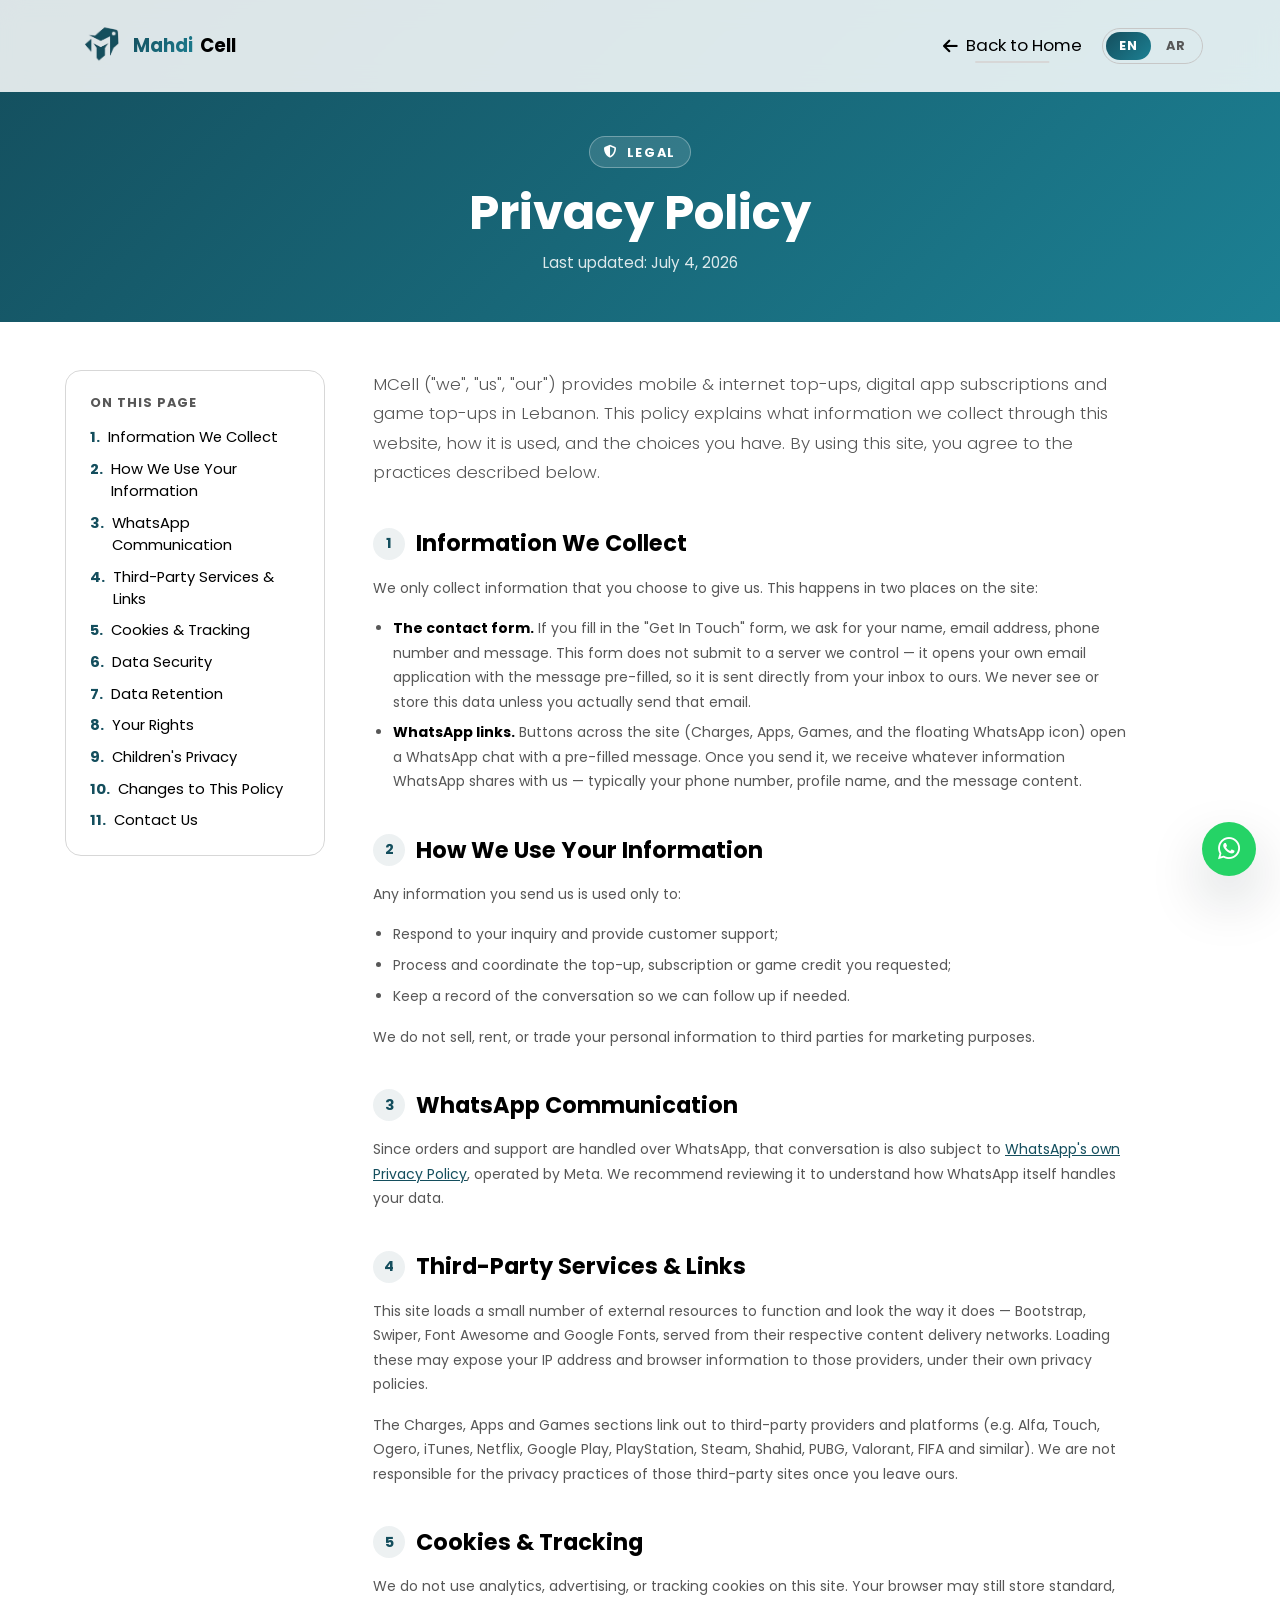
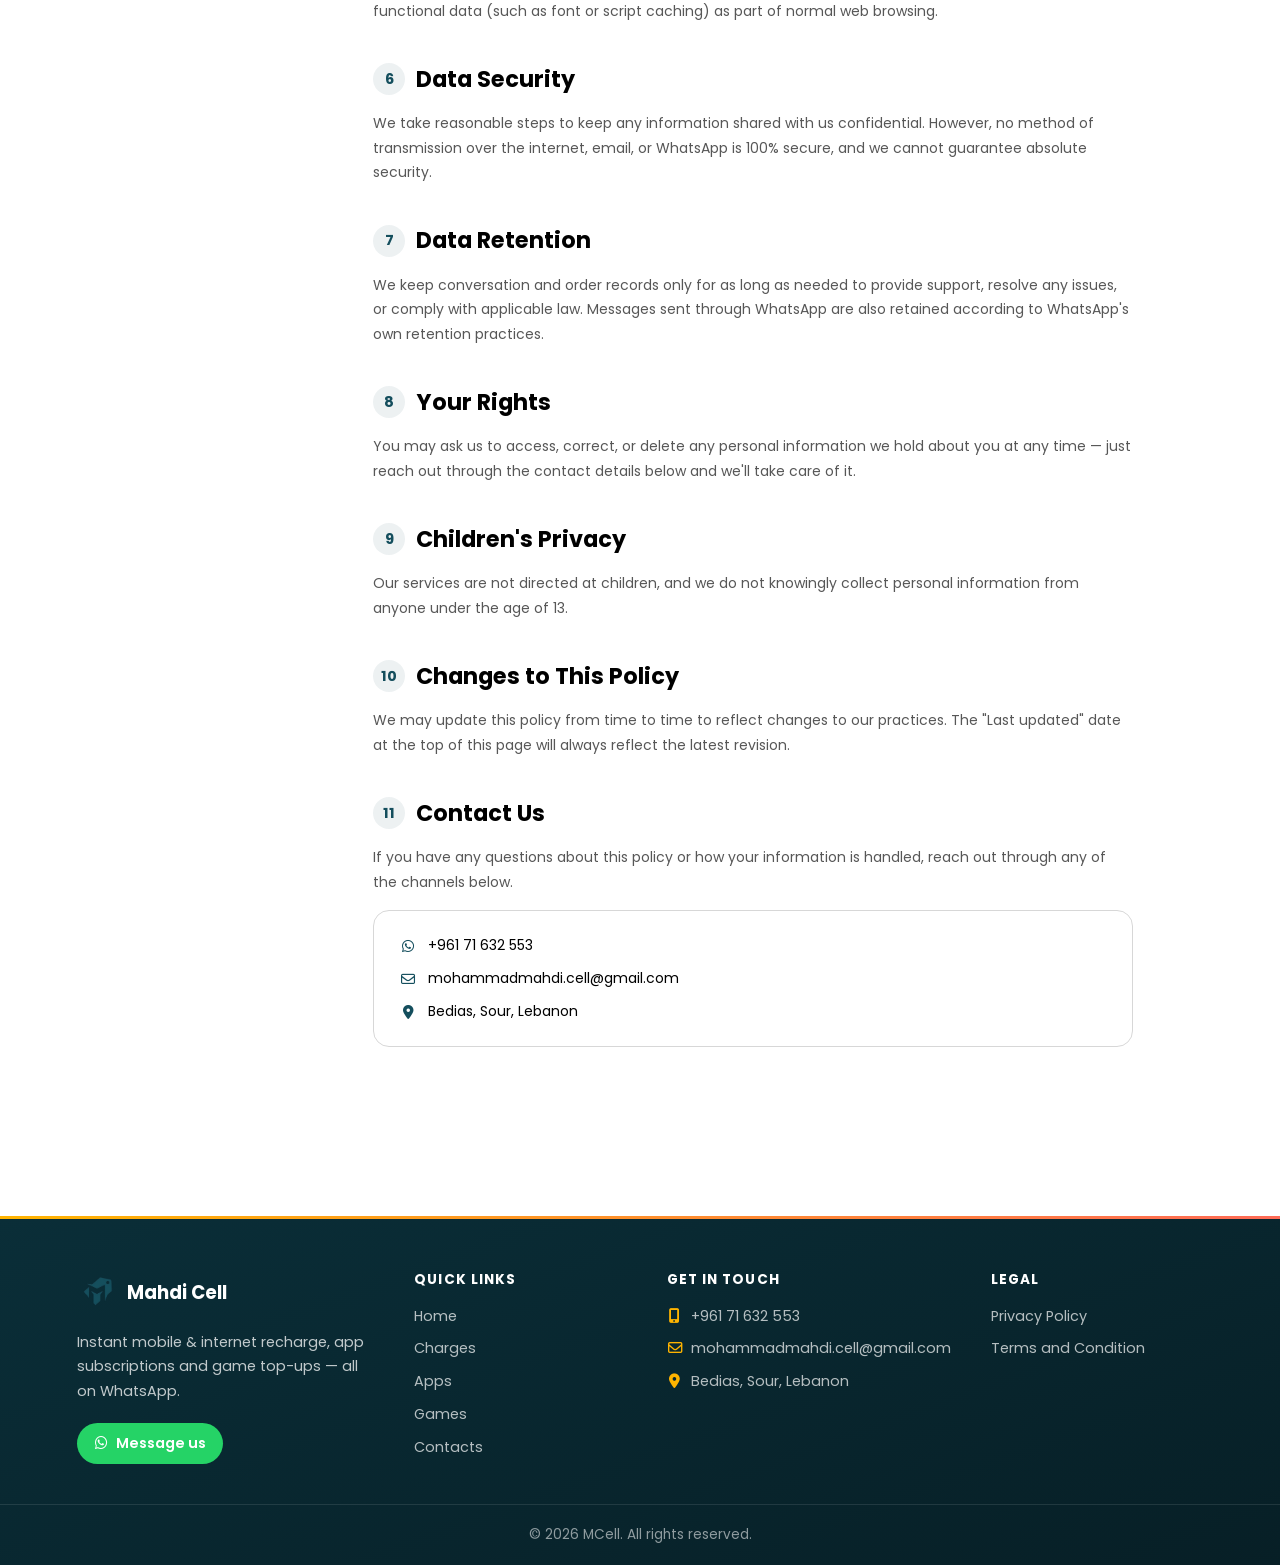
==== commit 7323e3f6: "fix navbar in pp and tc" ====
--- a/privacy-policy.html
+++ b/privacy-policy.html
@@ -66,7 +66,7 @@
           <span>Mahdi</span>
           Cell
         </a>
-        <div class="d-flex align-items-center gap-3">
+        <div class="d-flex align-items-center legal-nav-actions">
           <a href="index.html" class="link">
             <i class="fa-solid fa-arrow-left"></i>
             <span data-i18n="nav.backToHome">Back to Home</span>
--- a/assets/css/legal.css
+++ b/assets/css/legal.css
@@ -3,6 +3,12 @@
   color: #fff;
   padding: 8.5rem 0 3rem;
   text-align: center;
+}
+
+.legal-nav-actions {
+  display: flex;
+  align-items: center;
+  gap: 1rem;
 }
 .legal-hero .eyebrow {
   display: inline-flex;
@@ -183,4 +189,30 @@
   .legal-hero {
     padding-top: 7rem;
   }
-}
+
+  /* Collapse "Back to Home" to an icon-only button and tighten the language
+     switch so the brand, back link and language switch stay on one line —
+     otherwise the fixed navbar wraps to two rows and grows taller than
+     .legal-hero's padding-top accounts for, pushing the eyebrow badge up
+     under the navbar. */
+  .legal-nav-actions {
+    gap: 0.4rem;
+  }
+  .legal-nav-actions .lang-btn {
+    padding: 0.3rem 0.55rem;
+  }
+  .legal-nav-actions .link span {
+    position: absolute;
+    width: 1px;
+    height: 1px;
+    padding: 0;
+    margin: -1px;
+    overflow: hidden;
+    clip: rect(0, 0, 0, 0);
+    white-space: nowrap;
+    border: 0;
+  }
+  .legal-nav-actions .link {
+    padding: 4px 6px;
+  }
+}
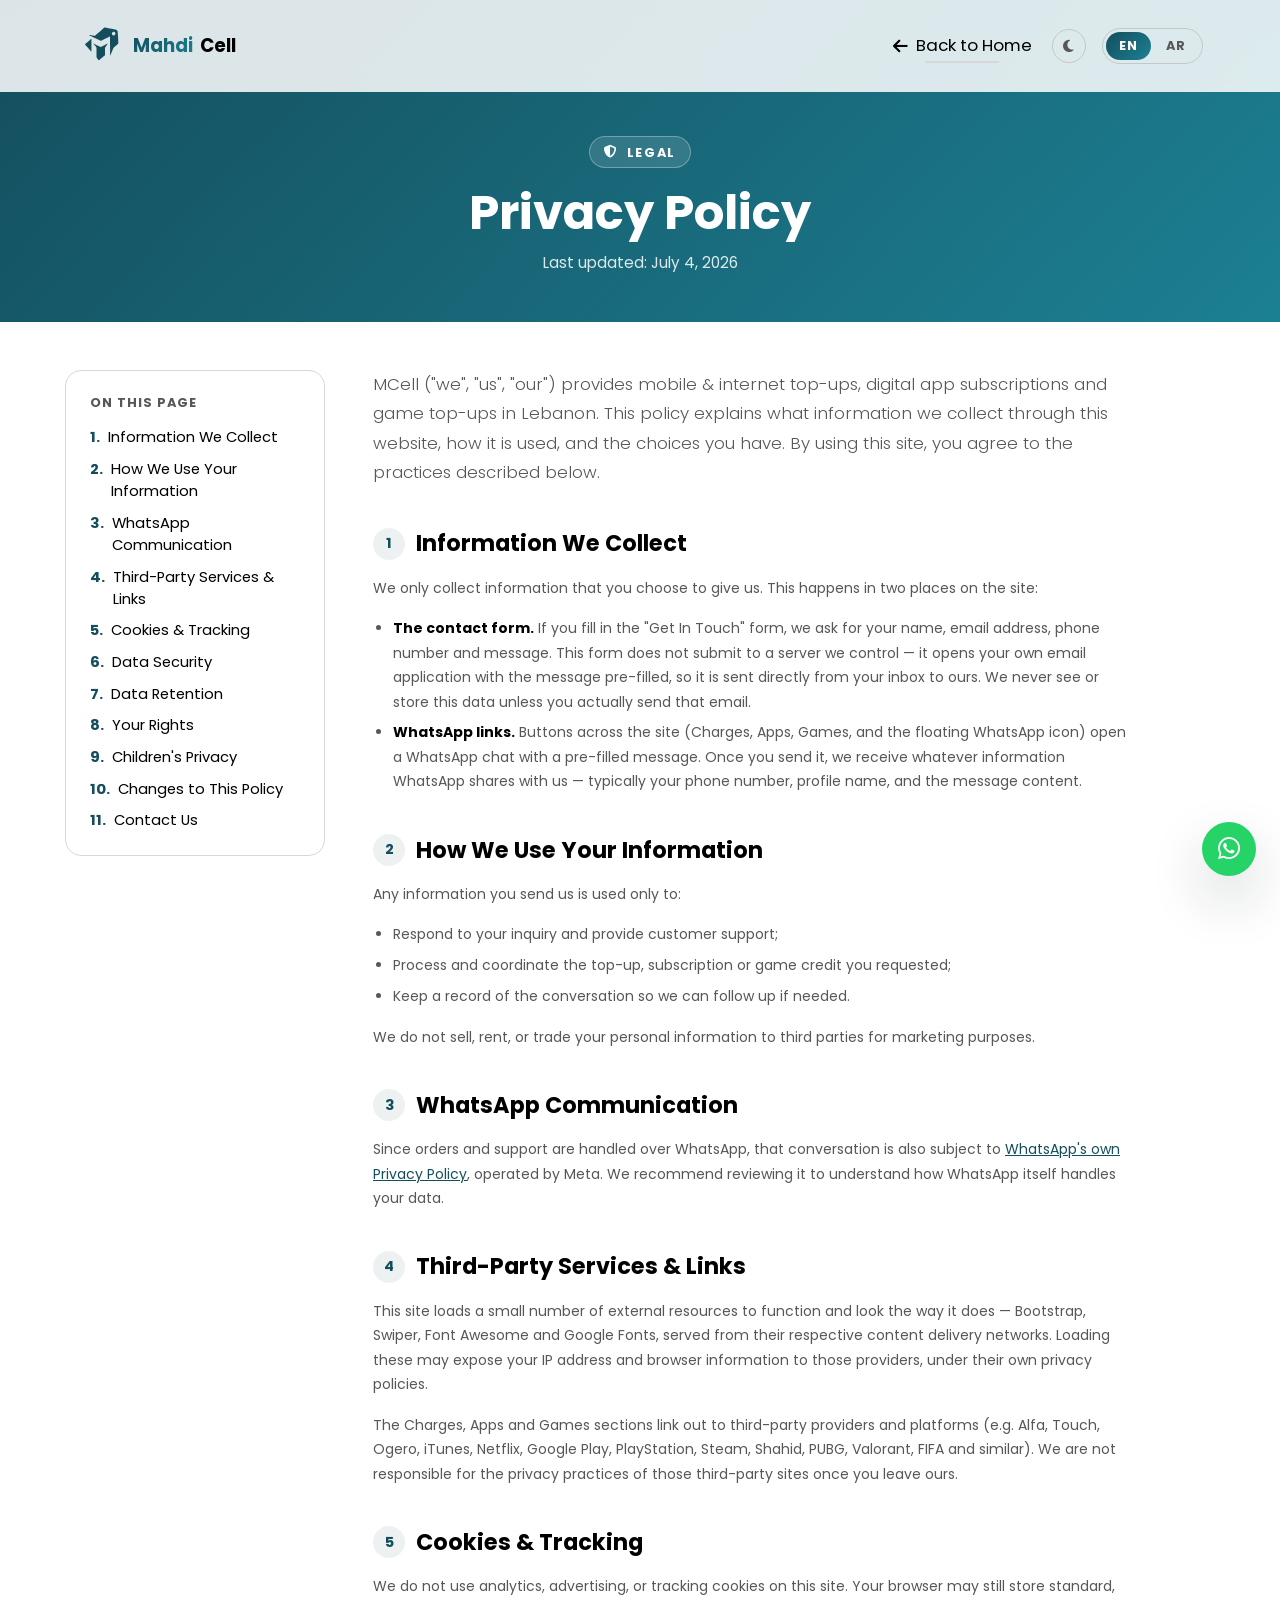
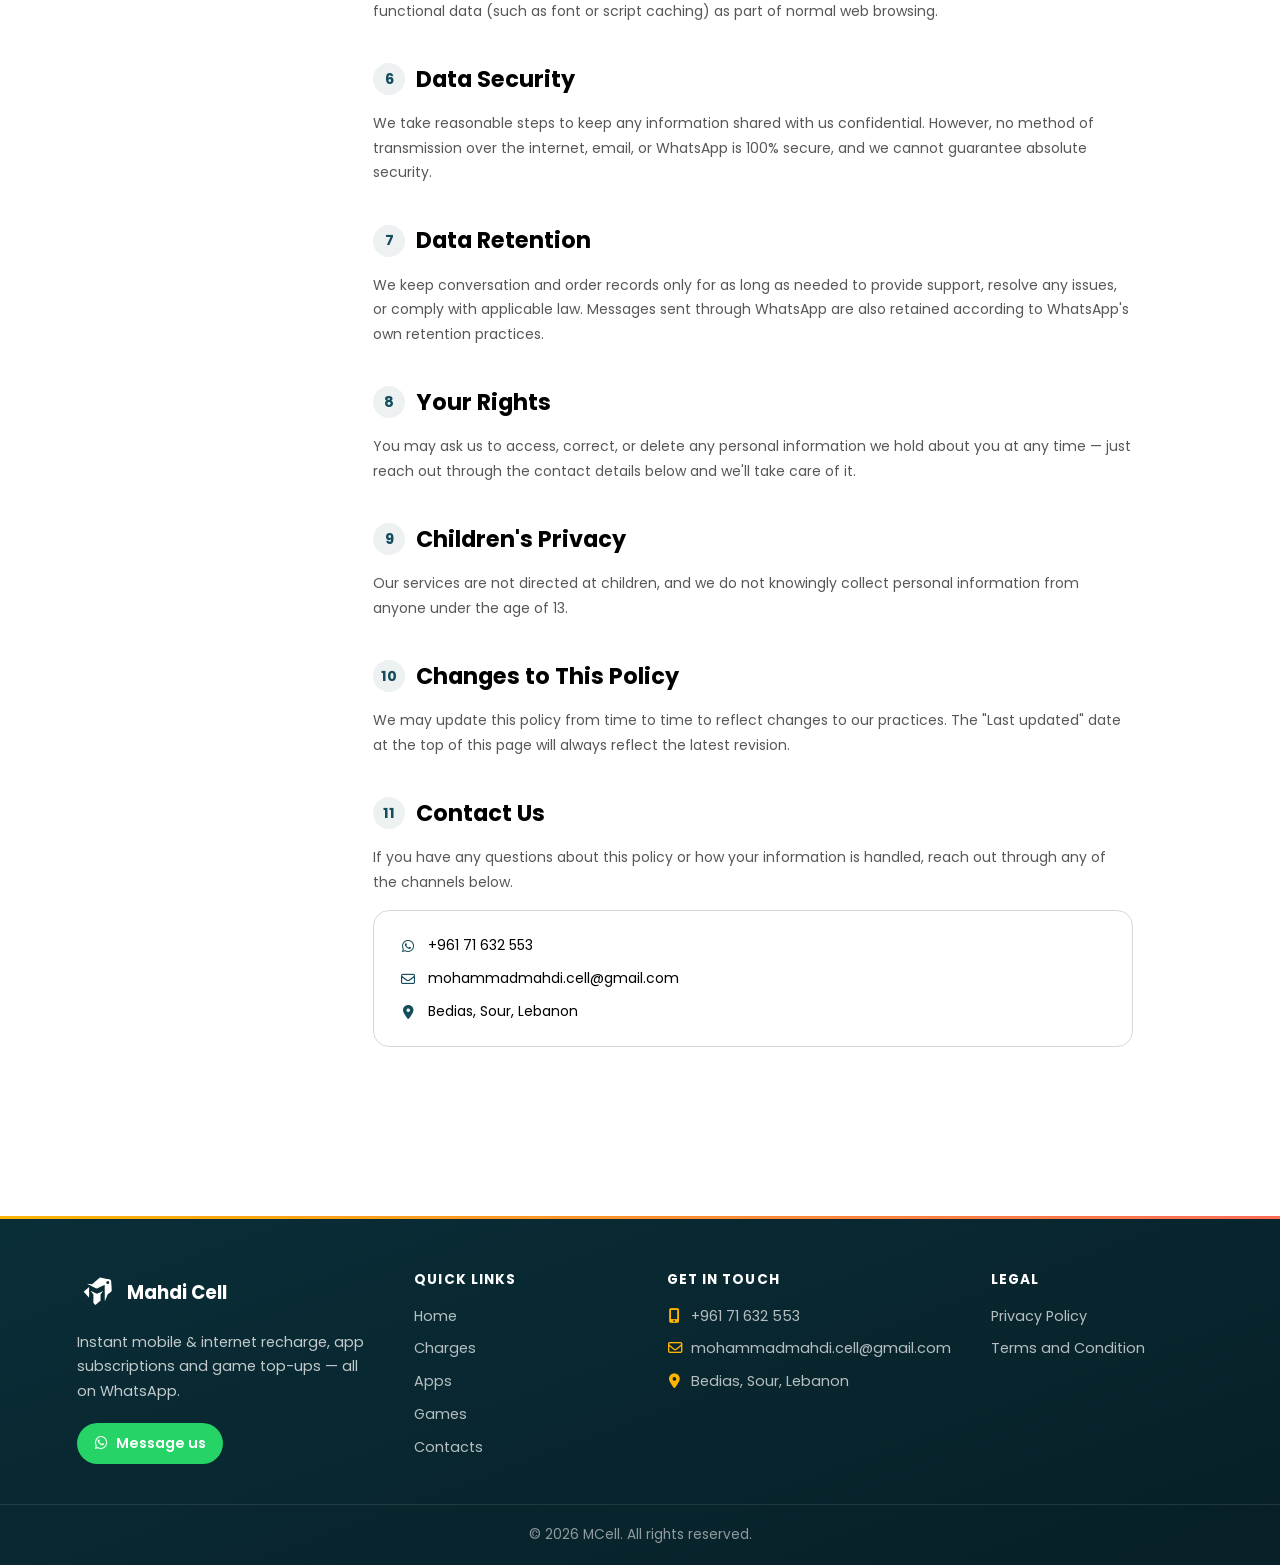
==== commit bc7616f0: "add dark theme" ====
--- a/privacy-policy.html
+++ b/privacy-policy.html
@@ -3,7 +3,7 @@
   <head>
     <meta charset="utf-8" />
     <title>Privacy Policy — MCell</title>
-    <link rel="icon" type="image/x-icon" href="favicon.ico" />
+    <link id="favicon" rel="icon" type="image/x-icon" href="favicon.ico" />
     <meta name="viewport" content="width=device-width, initial-scale=1, minimum-scale=1, maximum-scale=1" />
     <meta name="description" content="MCell privacy policy — how we collect, use and protect your information." />
     <meta name="theme-color" content="#144e5d" />
@@ -16,6 +16,14 @@
         document.documentElement.dir = lang === "ar" ? "rtl" : "ltr";
       })();
     </script>
+
+    <!-- Theme: applied before first paint to avoid a flash of the wrong theme -->
+    <script>
+      (function () {
+        var theme = localStorage.getItem("mcell-theme") === "dark" ? "dark" : "light";
+        document.documentElement.setAttribute("data-bs-theme", theme);
+      })();
+    </script>
     <style>
       html:not([data-i18n-ready]) body {
         visibility: hidden;
@@ -62,8 +70,8 @@
     <nav class="navbar navbar-expand-lg fixed-top">
       <div class="container">
         <a class="navbar-brand mr-auto" href="index.html">
-          <img src="assets/images/logo.png" alt="logo" width="50" height="50" />
-          <span>Mahdi</span>
+          <span class="logo-mark" role="img" aria-label="MCell logo"></span>
+          <span class="brand-text">Mahdi</span>
           Cell
         </a>
         <div class="d-flex align-items-center legal-nav-actions">
@@ -71,6 +79,10 @@
             <i class="fa-solid fa-arrow-left"></i>
             <span data-i18n="nav.backToHome">Back to Home</span>
           </a>
+          <button type="button" class="theme-toggle" id="themeToggle" data-i18n-aria="aria.themeToggle" aria-label="Toggle dark mode">
+            <i class="fa-solid fa-moon"></i>
+            <i class="fa-solid fa-sun"></i>
+          </button>
           <div class="lang-switch" role="group" aria-label="Language">
             <button type="button" class="lang-btn active" data-lang="en">EN</button>
             <button type="button" class="lang-btn" data-lang="ar">AR</button>
@@ -245,7 +257,7 @@
           <div class="footer-grid">
             <div class="footer-brand">
               <a href="index.html" class="footer-logo">
-                <img src="assets/images/logo.png" alt="logo" width="42" height="42" />
+                <span class="logo-mark" role="img" aria-label="MCell logo"></span>
                 <span>Mahdi Cell</span>
               </a>
               <p data-i18n="footer.tagline">Instant mobile &amp; internet recharge, app subscriptions and game top-ups — all on WhatsApp.</p>
@@ -330,6 +342,7 @@
     <!-- Scripts -->
     <!-- Translation: runs first so the page reveals as soon as possible -->
     <script type="text/javascript" src="assets/js/i18n.js"></script>
+    <script type="text/javascript" src="assets/js/theme.js"></script>
 
     <!-- JQuery -->
     <script src="https://ajax.googleapis.com/ajax/libs/jquery/3.7.1/jquery.min.js"></script>
--- a/assets/css/root.css
+++ b/assets/css/root.css
@@ -30,4 +30,37 @@
 
   --gradient-primary: linear-gradient(135deg, var(--primary) 0%, var(--primary-2) 100%);
   --gradient-accent: linear-gradient(135deg, var(--accent) 0%, var(--accent-2) 100%);
+
+  --bg: #fff;
+  --bg-elevated: #fff;
+  --navbar-bg: rgba(255, 255, 255, 0.85);
+  --nav-link: rgba(0, 0, 0, 0.55);
+  --nav-link-active: #000;
 }
+
+/* Dark theme — toggled via html[data-bs-theme] so Bootstrap's own dark-mode
+   component styles (forms, etc.) switch over at the same time. */
+html[data-bs-theme="dark"] {
+  --primary: #2bb2c9;
+  --primary-rgb: 43, 178, 201;
+  --primary-2: #52cfe0;
+  --primary-2-rgb: 82, 207, 224;
+
+  --text: #eef3f4;
+  --gray5: #22343a;
+  --gray4: #34474d;
+  --gray3: #55686d;
+  --gray2: #8b9a9e;
+  --gray1: #aebcbe;
+  --gray0: #c9d3d5;
+
+  --bg: #0b1a1f;
+  --bg-elevated: #122730;
+  --navbar-bg: rgba(11, 26, 31, 0.85);
+  --nav-link: rgba(255, 255, 255, 0.65);
+  --nav-link-active: #fff;
+
+  --shadow-sm: 0 4px 14px rgba(0, 0, 0, 0.35);
+  --shadow: 0 12px 30px rgba(0, 0, 0, 0.45);
+  --shadow-lg: 0 24px 55px rgba(0, 0, 0, 0.55);
+}
--- a/assets/css/index.css
+++ b/assets/css/index.css
@@ -6,11 +6,12 @@
 }
 
 body {
-  background: #fff;
+  background: var(--bg);
   font-size: 14px;
-  color: #000;
+  color: var(--text);
   margin: 0;
   overflow-x: hidden;
+  transition: background-color 0.3s ease, color 0.3s ease;
 }
 
 main {
@@ -23,8 +24,9 @@
   z-index: 5;
   max-width: 1150px;
   margin: -3.25rem auto 1rem;
-  background: #fff;
+  background: var(--bg-elevated);
   border-radius: var(--radius);
+  transition: var(--transition);
   box-shadow: var(--shadow-lg);
   display: flex;
   flex-wrap: wrap;
--- a/assets/css/global.css
+++ b/assets/css/global.css
@@ -1,6 +1,23 @@
 ::selection {
   background: var(--accent);
   color: #111;
+}
+
+/* Brand mark — a solid-color div masked to the logo shape, so it recolors
+   with the theme instead of shipping separate light/dark raster images.
+   Inlined as a data URI (rather than url("../images/logo.svg")) because
+   browsers treat mask-image as a CORS-checked fetch: opening the site via
+   file:// (no server) gives every file a distinct "null" origin, so the
+   external SVG request gets silently blocked and the logo disappears. */
+.logo-mark {
+  display: inline-block;
+  flex-shrink: 0;
+  background-color: var(--primary);
+  transition: var(--transition);
+  -webkit-mask: url("[data-uri]")
+    no-repeat center / contain;
+  mask: url("[data-uri]")
+    no-repeat center / contain;
 }
 
 /* Arabic (RTL) typography + icon mirroring */
--- a/assets/css/navbar.css
+++ b/assets/css/navbar.css
@@ -2,9 +2,16 @@
   transition: var(--transition);
   padding-top: 1rem;
   padding-bottom: 1rem;
-  background: rgba(255, 255, 255, 0.85) !important;
+  background: var(--navbar-bg) !important;
   backdrop-filter: blur(12px);
   -webkit-backdrop-filter: blur(12px);
+}
+
+/* Bootstrap's default toggler icon is a baked-in dark-stroke SVG; swap it
+   for a white-stroke version so it stays visible against the dark navbar. */
+html[data-bs-theme="dark"] .navbar-toggler {
+  --bs-navbar-toggler-icon-bg: url("data:image/svg+xml,%3csvg xmlns='http://www.w3.org/2000/svg' viewBox='0 0 30 30'%3e%3cpath stroke='rgba(255, 255, 255, 0.9)' stroke-linecap='round' stroke-miterlimit='10' stroke-width='2' d='M4 7h22M4 15h22M4 23h22'/%3e%3c/svg%3e");
+  --bs-navbar-toggler-border-color: rgba(255, 255, 255, 0.25);
 }
 .navbar.scrolled {
   padding-top: 0.5rem;
@@ -21,15 +28,16 @@
   font-size: 1.15rem;
   transition: var(--transition);
 }
-.navbar-brand img {
-  transition: var(--transition);
+.navbar-brand .logo-mark {
+  width: 50px;
+  height: 50px;
 }
-.navbar.scrolled .navbar-brand img {
+.navbar.scrolled .navbar-brand .logo-mark {
   width: 40px;
   height: 40px;
 }
 
-.navbar-brand span {
+.navbar-brand .brand-text {
   background: var(--gradient-primary);
   -webkit-background-clip: text;
   background-clip: text;
@@ -43,14 +51,14 @@
   line-height: 1.2;
   font-weight: 500;
   letter-spacing: 0;
-  color: rgba(0, 0, 0, 0.55);
+  color: var(--nav-link);
   transition: var(--transition);
   position: relative;
 }
 
 .nav-link.active,
 .nav-link:hover {
-  color: rgba(0, 0, 0, 1);
+  color: var(--nav-link-active);
 }
 
 @media screen and (min-width: 992px) {
@@ -105,3 +113,34 @@
 .lang-btn:not(.active):hover {
   color: var(--primary);
 }
+
+/* Theme toggle */
+.theme-toggle {
+  display: inline-flex;
+  align-items: center;
+  justify-content: center;
+  width: 34px;
+  height: 34px;
+  border: 1px solid var(--gray4);
+  border-radius: 50%;
+  background: transparent;
+  color: var(--gray0);
+  cursor: pointer;
+  transition: var(--transition);
+}
+.theme-toggle:hover {
+  color: var(--primary);
+  border-color: var(--primary);
+}
+.theme-toggle i {
+  pointer-events: none;
+}
+.theme-toggle .fa-sun {
+  display: none;
+}
+html[data-bs-theme="dark"] .theme-toggle .fa-moon {
+  display: none;
+}
+html[data-bs-theme="dark"] .theme-toggle .fa-sun {
+  display: inline-block;
+}
--- a/assets/css/footer.css
+++ b/assets/css/footer.css
@@ -34,6 +34,13 @@
   color: #fff;
   text-decoration: none;
   margin-bottom: 1rem;
+}
+.footer-logo .logo-mark {
+  width: 42px;
+  height: 42px;
+  /* The footer is always dark, in both themes, so keep the mark white to
+     match the footer text instead of following var(--primary). */
+  background-color: #fff;
 }
 .footer-brand p {
   font-size: 0.9rem;
--- a/assets/css/legal.css
+++ b/assets/css/legal.css
@@ -49,7 +49,7 @@
   flex: 0 0 260px;
   position: sticky;
   top: 6.5rem;
-  background: #fff;
+  background: var(--bg-elevated);
   border: 1px solid var(--gray5);
   border-radius: var(--radius);
   padding: 1.5rem;
@@ -148,7 +148,7 @@
 }
 
 .legal-contact-card {
-  background: #fff;
+  background: var(--bg-elevated);
   border: 1px solid var(--gray5);
   border-radius: var(--radius);
   padding: 1.5rem;
